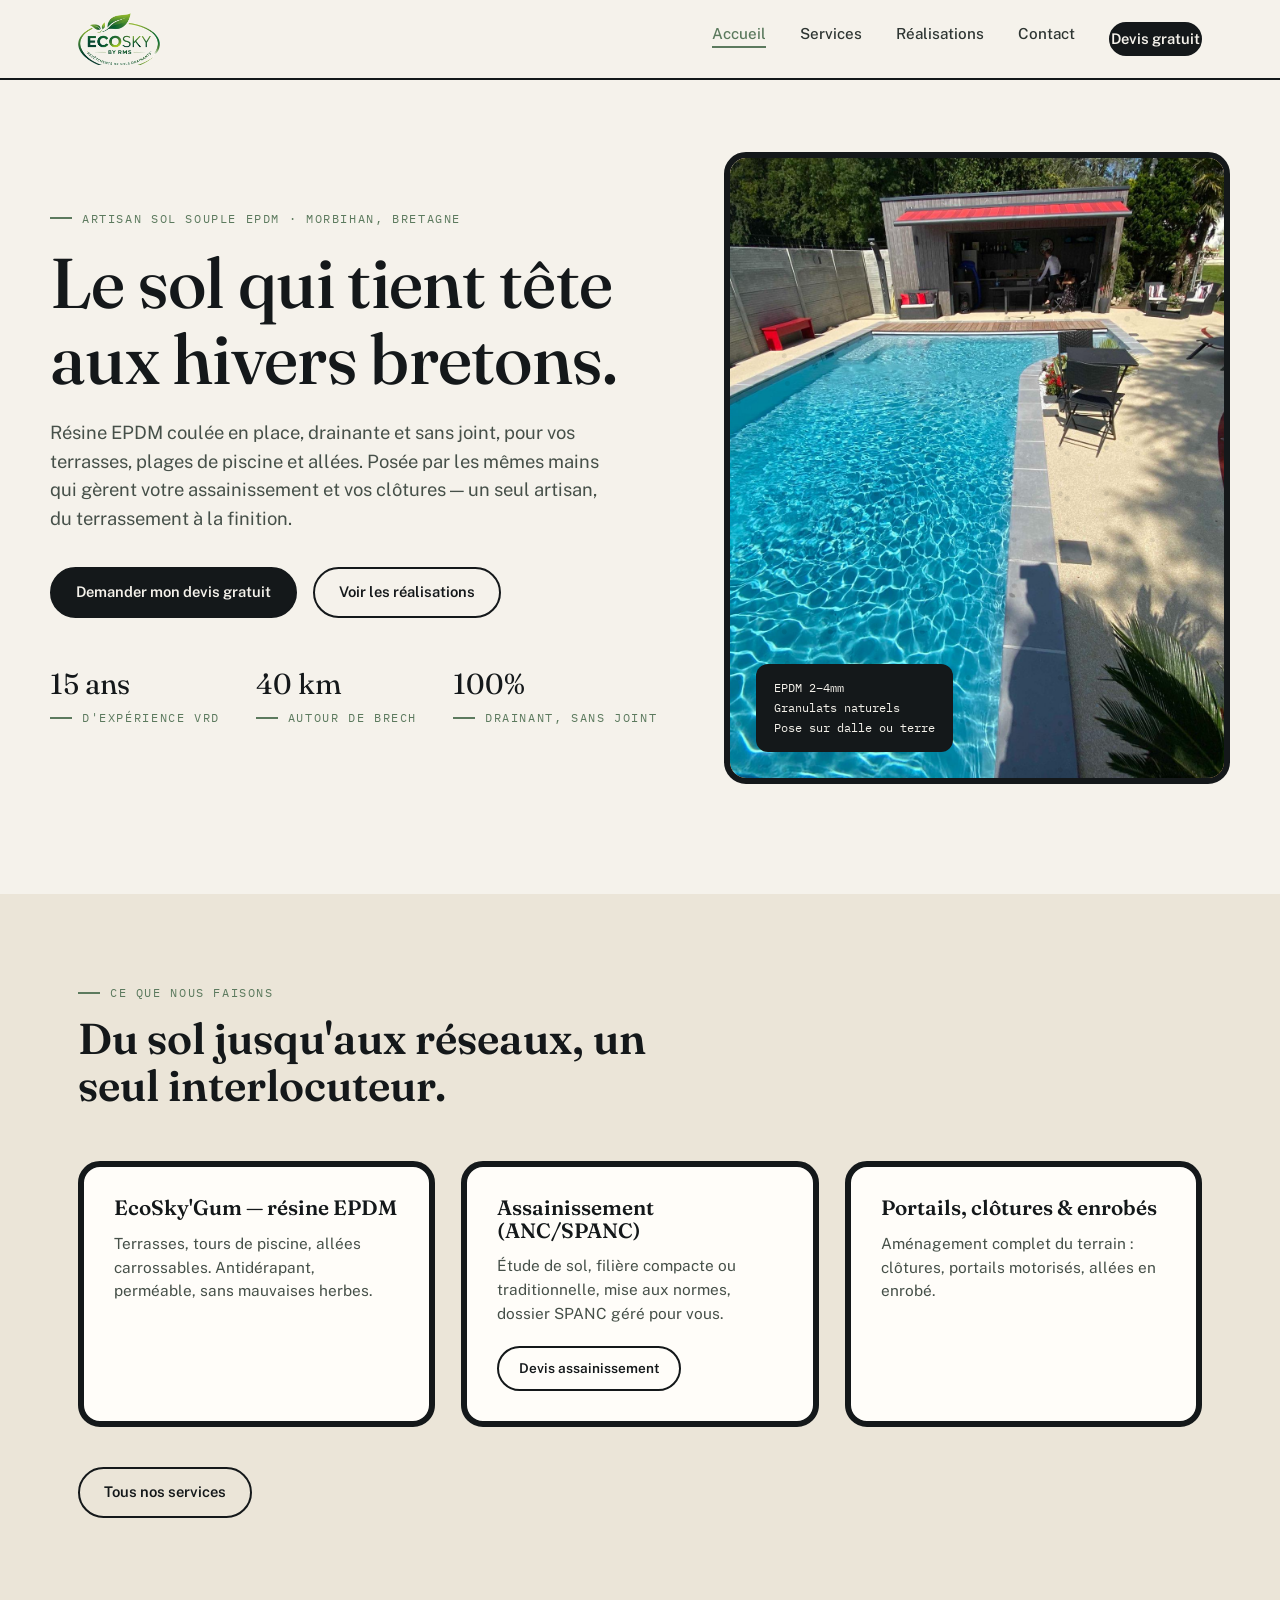
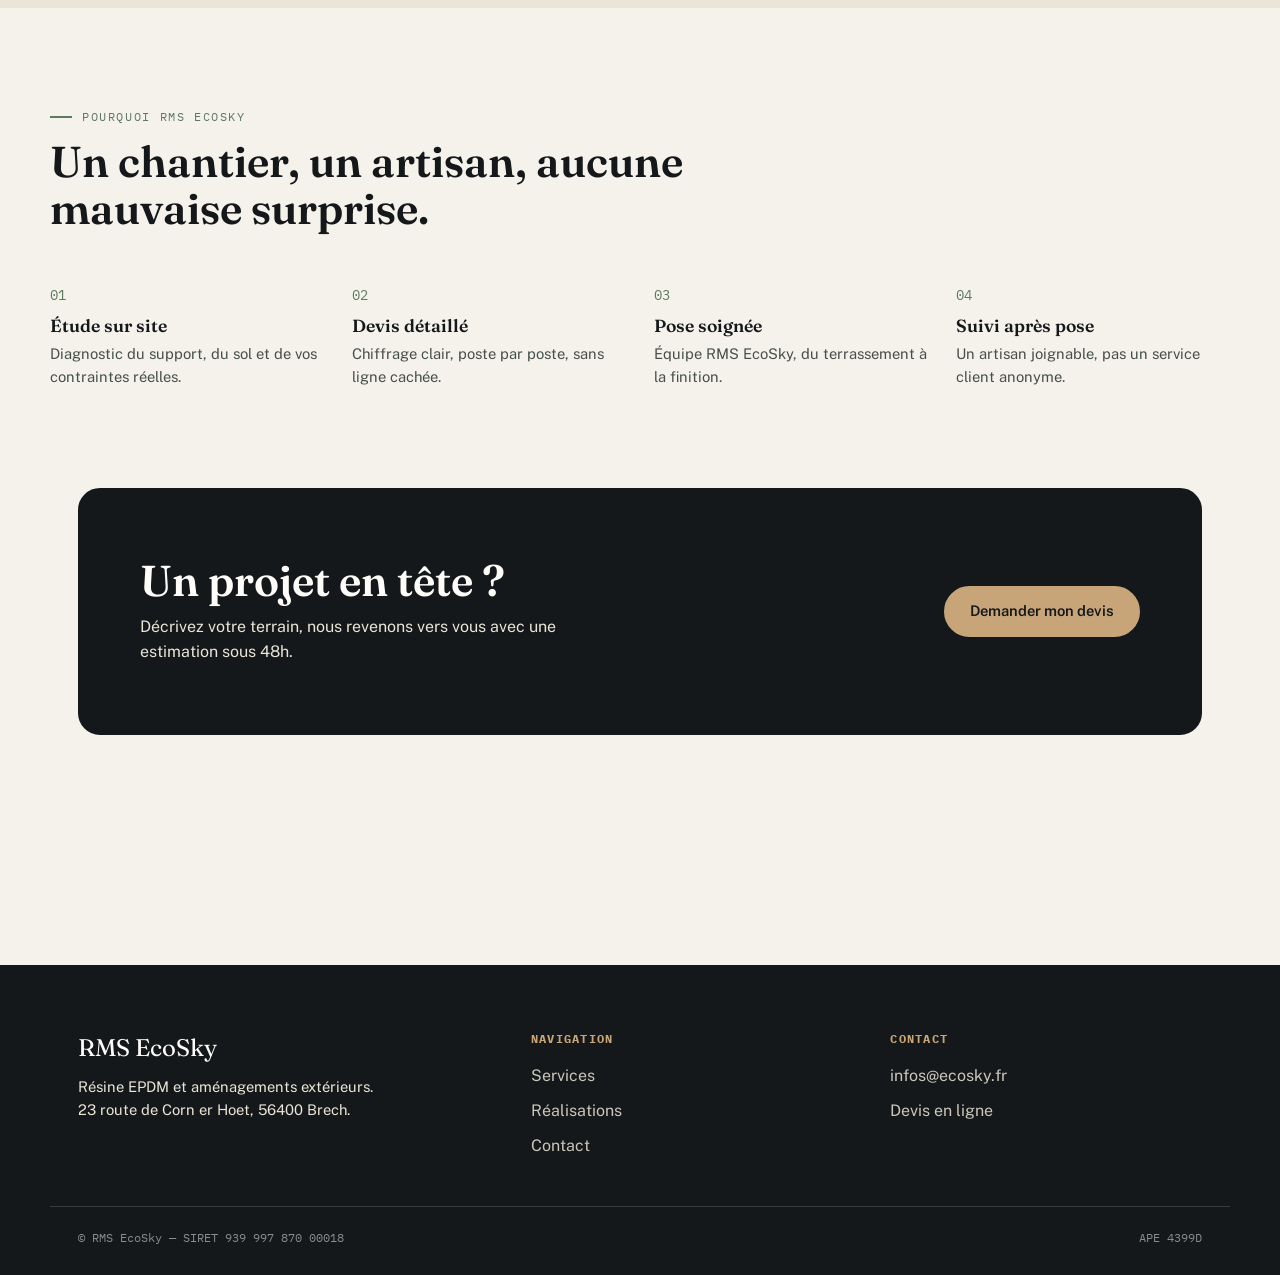
==== index.html @ dd15ff6e "Update index.html" ====
<!DOCTYPE html>
<html lang="fr">
<head>
<meta charset="UTF-8">
<meta name="viewport" content="width=device-width, initial-scale=1.0">
<title>RMS EcoSky — Résine EPDM & aménagements extérieurs en Bretagne</title>
<meta name="description" content="RMS EcoSky, artisan du sol souple EPDM et des aménagements extérieurs à Brech, Morbihan. Terrasses, plages de piscine, allées, assainissement, clôtures.">
<link rel="canonical" href="https://www.ecosky.fr/index.html">
<meta name="robots" content="index, follow">
<meta property="og:type" content="website">
<meta property="og:title" content="RMS EcoSky — Résine EPDM & aménagements extérieurs en Bretagne">
<meta property="og:description" content="Artisan du sol souple EPDM et des aménagements extérieurs à Brech, Morbihan. Terrasses, plages de piscine, allées, assainissement, clôtures.">
<meta property="og:image" content="https://www.ecosky.fr/images/hero-piscine.jpg">
<meta property="og:url" content="https://www.ecosky.fr/index.html">
<meta property="og:locale" content="fr_FR">
<meta name="twitter:card" content="summary_large_image">
<link rel="stylesheet" href="styles.css">
<link rel="manifest" href="/manifest.json">
<meta name="theme-color" content="#14181A">
<link rel="apple-touch-icon" href="images/icon-192.png">
<script type="application/ld+json">
{
  "@context": "https://schema.org",
  "@type": "HomeAndConstructionBusiness",
  "name": "RMS EcoSky",
  "alternateName": "EcoSky by RMS",
  "image": "https://www.ecosky.fr/images/hero-piscine.jpg",
  "description": "Artisan du sol souple EPDM (EcoSky'Gum) et des aménagements extérieurs : terrasses, plages de piscine, allées, assainissement non collectif, clôtures.",
  "address": {
    "@type": "PostalAddress",
    "streetAddress": "23 route de Corn er Hoet",
    "addressLocality": "Brech",
    "postalCode": "56400",
    "addressCountry": "FR"
  },
  "areaServed": {
    "@type": "GeoCircle",
    "geoMidpoint": { "@type": "GeoCoordinates", "latitude": 47.6803, "longitude": -2.9187 },
    "geoRadius": "40000"
  },
  "email": "infos@ecosky.fr",
  "url": "https://www.ecosky.fr/index.html",
  "priceRange": "€€"
}
</script>
</head>
<body>

<header class="site">
  <nav class="wrap">
    <a href="index.html" class="logo"><img src="images/logo.png" alt="RMS EcoSky"></a>
    <ul class="navlinks" id="navlinks">
      <li><a href="index.html" class="active">Accueil</a></li>
      <li><a href="services.html">Services</a></li>
      <li><a href="realisations.html">Réalisations</a></li>
      <li><a href="contact.html">Contact</a></li>
      <li><a class="btn" href="https://salesflow-ecosky.vercel.app/estimation.html" target="_blank" rel="noopener" onclick="notifyDevisClick()">Devis gratuit</a></li>
    </ul>
    <button class="burger" id="burger" aria-label="Menu"><span></span><span></span><span></span></button>
  </nav>
</header>

<main>

  <!-- HERO -->
  <section class="wrap" style="padding: 72px 0 40px; display:grid; grid-template-columns: 1.1fr 0.9fr; gap:56px; align-items:center;">
    <div>
      <p class="eyebrow">Artisan sol souple EPDM · Morbihan, Bretagne</p>
      <h1 style="margin-top:18px;">Le sol qui tient tête<br> aux hivers bretons.</h1>
      <p class="lead" style="margin-top:22px;">Résine EPDM coulée en place, drainante et sans joint, pour vos terrasses, plages de piscine et allées. Posée par les mêmes mains qui gèrent votre assainissement et vos clôtures — un seul artisan, du terrassement à la finition.</p>
      <div style="margin-top:34px; display:flex; gap:16px; flex-wrap:wrap;">
        <a class="btn" href="https://salesflow-ecosky.vercel.app/estimation.html" target="_blank" rel="noopener" onclick="notifyDevisClick()">Demander mon devis gratuit</a>
        <a class="btn outline" href="realisations.html">Voir les réalisations</a>
      </div>
      <div style="margin-top:44px; display:flex; gap:36px; flex-wrap:wrap;">
        <div><div style="font-family:var(--display); font-size:1.8rem; color:var(--nuit);">15 ans</div><div class="eyebrow" style="margin-top:2px;">d'expérience VRD</div></div>
        <div><div style="font-family:var(--display); font-size:1.8rem; color:var(--nuit);">40 km</div><div class="eyebrow" style="margin-top:2px;">autour de Brech</div></div>
        <div><div style="font-family:var(--display); font-size:1.8rem; color:var(--nuit);">100%</div><div class="eyebrow" style="margin-top:2px;">drainant, sans joint</div></div>
      </div>
    </div>
    <div class="resin-swatch" style="aspect-ratio: 4/5; display:flex; align-items:flex-end; padding:26px;">
      <img src="images/hero-piscine.jpg" alt="Plage de piscine en résine EPDM posée par RMS EcoSky">
      <div style="position:relative; z-index:1; background:var(--nuit); color:var(--ivoire); padding:14px 18px; border-radius:12px; font-family:var(--mono); font-size:0.78rem; line-height:1.6;">
        EPDM 2–4mm<br>Granulats naturels<br>Pose sur dalle ou terre
      </div>
    </div>
  </section>

  <!-- BANDEAU SERVICES -->
  <section style="background: var(--ivoire-2); padding: 90px 0; margin-top:70px;">
    <div class="wrap">
      <p class="eyebrow">Ce que nous faisons</p>
      <h2 style="margin-top:14px; max-width:20ch;">Du sol jusqu'aux réseaux, un seul interlocuteur.</h2>
      <div style="margin-top:52px; display:grid; grid-template-columns: repeat(3, 1fr); gap:26px;">
        <div class="resin-card" style="padding:30px;">
          <h3>EcoSky'Gum — résine EPDM</h3>
          <p style="margin-top:12px; color:var(--ardoise-2); font-size:0.96rem;">Terrasses, tours de piscine, allées carrossables. Antidérapant, perméable, sans mauvaises herbes.</p>
        </div>
        <div class="resin-card" style="padding:30px; display:flex; flex-direction:column;">
          <h3>Assainissement (ANC/SPANC)</h3>
          <p style="margin-top:12px; color:var(--ardoise-2); font-size:0.96rem; flex-grow:1;">Étude de sol, filière compacte ou traditionnelle, mise aux normes, dossier SPANC géré pour vous.</p>
          <a href="https://salesflow-ecosky.vercel.app/estimation-anc.html" target="_blank" rel="noopener" class="btn outline" style="margin-top:20px; align-self:flex-start; padding:10px 20px; font-size:0.85rem;">Devis assainissement</a>
        </div>
        <div class="resin-card" style="padding:30px;">
          <h3>Portails, clôtures & enrobés</h3>
          <p style="margin-top:12px; color:var(--ardoise-2); font-size:0.96rem;">Aménagement complet du terrain : clôtures, portails motorisés, allées en enrobé.</p>
        </div>
      </div>
      <a href="services.html" class="btn outline" style="margin-top:40px;">Tous nos services</a>
    </div>
  </section>

  <!-- POURQUOI -->
  <section class="wrap" style="padding: 100px 0;">
    <p class="eyebrow">Pourquoi RMS EcoSky</p>
    <h2 style="margin-top:14px; max-width:22ch;">Un chantier, un artisan, aucune mauvaise surprise.</h2>
    <div style="margin-top:52px; display:grid; grid-template-columns: repeat(4, 1fr); gap:28px;">
      <div>
        <div style="font-family:var(--mono); color:var(--sauge); font-size:0.85rem;">01</div>
        <h3 style="margin-top:10px; font-size:1.1rem;">Étude sur site</h3>
        <p style="margin-top:8px; font-size:0.92rem; color:var(--ardoise-2);">Diagnostic du support, du sol et de vos contraintes réelles.</p>
      </div>
      <div>
        <div style="font-family:var(--mono); color:var(--sauge); font-size:0.85rem;">02</div>
        <h3 style="margin-top:10px; font-size:1.1rem;">Devis détaillé</h3>
        <p style="margin-top:8px; font-size:0.92rem; color:var(--ardoise-2);">Chiffrage clair, poste par poste, sans ligne cachée.</p>
      </div>
      <div>
        <div style="font-family:var(--mono); color:var(--sauge); font-size:0.85rem;">03</div>
        <h3 style="margin-top:10px; font-size:1.1rem;">Pose soignée</h3>
        <p style="margin-top:8px; font-size:0.92rem; color:var(--ardoise-2);">Équipe RMS EcoSky, du terrassement à la finition.</p>
      </div>
      <div>
        <div style="font-family:var(--mono); color:var(--sauge); font-size:0.85rem;">04</div>
        <h3 style="margin-top:10px; font-size:1.1rem;">Suivi après pose</h3>
        <p style="margin-top:8px; font-size:0.92rem; color:var(--ardoise-2);">Un artisan joignable, pas un service client anonyme.</p>
      </div>
    </div>
  </section>

  <!-- CTA FINAL -->
  <section class="wrap" style="padding-bottom:110px;">
    <div class="resin-card" style="background:var(--nuit); border-color:var(--nuit); padding:64px 56px; display:flex; align-items:center; justify-content:space-between; gap:32px; flex-wrap:wrap;">
      <div>
        <h2 style="color:var(--blanc); max-width:16ch;">Un projet en tête ?</h2>
        <p style="color:var(--ivoire-2); margin-top:10px; max-width:42ch;">Décrivez votre terrain, nous revenons vers vous avec une estimation sous 48h.</p>
      </div>
      <a class="btn" style="background:var(--sable); border-color:var(--sable); color:var(--nuit);" href="https://salesflow-ecosky.vercel.app/estimation.html" target="_blank" rel="noopener" onclick="notifyDevisClick()">Demander mon devis</a>
    </div>
  </section>

</main>

<footer class="site">
  <div class="wrap">
    <div>
      <div class="foot-logo">RMS EcoSky</div>
      <p style="max-width:34ch; font-size:0.92rem;">Résine EPDM et aménagements extérieurs. 23 route de Corn er Hoet, 56400 Brech.</p>
    </div>
    <div>
      <h4>Navigation</h4>
      <p style="display:flex; flex-direction:column; gap:10px;">
        <a href="services.html">Services</a>
        <a href="realisations.html">Réalisations</a>
        <a href="contact.html">Contact</a>
      </p>
    </div>
    <div>
      <h4>Contact</h4>
      <p style="display:flex; flex-direction:column; gap:10px;">
        <a href="mailto:infos@ecosky.fr">infos@ecosky.fr</a>
        <a href="https://salesflow-ecosky.vercel.app/estimation.html" target="_blank" rel="noopener" onclick="notifyDevisClick()">Devis en ligne</a>
      </p>
    </div>
  </div>
  <div class="wrap legal">
    <span>© RMS EcoSky — SIRET 939 997 870 00018</span>
    <span>APE 4399D</span>
  </div>
</footer>

<script src="script.js"></script>
<script>
  function notifyDevisClick() {
    try {
      fetch('https://salesflow-ecosky.vercel.app/api/sms-devis-click', {
        method: 'POST',
        headers: { 'Content-Type': 'application/json' },
        body: JSON.stringify({ page: window.location.href })
      }).catch(function (err) {
        console.error('sms-devis-click error:', err);
      });
    } catch (err) {
      console.error('notifyDevisClick error:', err);
    }
  }
</script>
<script>
  window.va = window.va || function () { (window.vaq = window.vaq || []).push(arguments); };
</script>
<script defer src="/_vercel/insights/script.js"></script>
<script>
  if ('serviceWorker' in navigator) {
    window.addEventListener('load', () => {
      navigator.serviceWorker.register('/sw.js').catch(() => {});
    });
  }
</script>
</body>
</html>
---- styles.css ----
/* ============================================================
   RMS EcoSky — Design tokens
   Palette : sable résine, ardoise bretonne, nuit (bordure EPDM), sauge éco
   Typo : Fraunces (display) / Public Sans (texte) / IBM Plex Mono (technique)
   ============================================================ */

@import url('https://fonts.googleapis.com/css2?family=Fraunces:opsz,wght@9..144,300;9..144,400;9..144,500;9..144,600;9..144,700&family=Public+Sans:wght@400;500;600;700&family=IBM+Plex+Mono:wght@400;500&display=swap');

:root{
  --sable: #C7A579;
  --sable-clair: #E4D3B4;
  --ardoise: #2E3532;
  --ardoise-2: #465049;
  --nuit: #14181A;
  --sauge: #5C7A5E;
  --sauge-clair: #7C9A7E;
  --ivoire: #F5F2EB;
  --ivoire-2: #EBE5D8;
  --blanc: #FFFDF9;

  --display: 'Fraunces', serif;
  --texte: 'Public Sans', sans-serif;
  --mono: 'IBM Plex Mono', monospace;

  --border-w: 6px;
  --radius: 22px;

  --max: 1180px;
}

*{box-sizing:border-box; margin:0; padding:0;}
html{scroll-behavior:smooth;}
body{
  font-family: var(--texte);
  background: var(--ivoire);
  color: var(--ardoise);
  line-height: 1.55;
  -webkit-font-smoothing: antialiased;
}
img{max-width:100%; display:block;}
a{color:inherit;}

::selection{ background: var(--sable); color: var(--nuit); }

@media (prefers-reduced-motion: reduce){
  *{ animation-duration: 0.01ms !important; transition-duration: 0.01ms !important; }
}

/* ---------- utility ---------- */
.wrap{ max-width: var(--max); margin:0 auto; padding: 0 28px; }
.eyebrow{
  font-family: var(--mono);
  font-size: 0.72rem;
  letter-spacing: 0.14em;
  text-transform: uppercase;
  color: var(--sauge);
  display:flex; align-items:center; gap:10px;
}
.eyebrow::before{
  content:''; width:22px; height:2px; background: var(--sauge); display:inline-block;
}
h1,h2,h3{ font-family: var(--display); font-weight: 600; line-height: 1.08; color: var(--nuit); }
h1{ font-size: clamp(2.4rem, 5.5vw, 4.4rem); font-weight: 500; letter-spacing: -0.01em; }
h2{ font-size: clamp(1.9rem, 3.4vw, 2.7rem); }
h3{ font-size: 1.3rem; }
p.lead{ font-size: 1.15rem; color: var(--ardoise-2); max-width: 52ch; }

/* ---------- resin edge motif (signature element) ---------- */
.resin-card{
  background: var(--blanc);
  border: var(--border-w) solid var(--nuit);
  border-radius: var(--radius);
  position: relative;
}
.resin-swatch{
  background: linear-gradient(155deg, var(--sable-clair) 0%, var(--sable) 55%, #B8925E 100%);
  border: var(--border-w) solid var(--nuit);
  border-radius: var(--radius);
  position: relative;
  overflow: hidden;
}
.resin-swatch img{
  position:absolute; inset:0;
  width:100%; height:100%;
  object-fit: cover;
  border-radius: calc(var(--radius) - var(--border-w));
}
.resin-swatch::after{
  content:'';
  position:absolute; inset:0;
  background-image:
    radial-gradient(circle at 18% 30%, rgba(20,24,26,0.10) 0 2px, transparent 3px),
    radial-gradient(circle at 62% 68%, rgba(20,24,26,0.10) 0 2.4px, transparent 3.4px),
    radial-gradient(circle at 40% 82%, rgba(255,255,255,0.35) 0 1.8px, transparent 2.8px),
    radial-gradient(circle at 82% 22%, rgba(20,24,26,0.08) 0 2px, transparent 3px),
    radial-gradient(circle at 30% 55%, rgba(255,255,255,0.28) 0 1.6px, transparent 2.6px);
  background-size: 46px 46px, 60px 60px, 38px 38px, 70px 70px, 34px 34px;
  mix-blend-mode: multiply;
  opacity: 0.9;
}

/* ---------- nav ---------- */
header.site{
  position: sticky; top:0; z-index:50;
  background: rgba(245,242,235,0.92);
  backdrop-filter: blur(10px);
  border-bottom: 2px solid var(--nuit);
}
nav.wrap{
  display:flex; align-items:center; justify-content:space-between;
  height: 78px;
}
.logo{
  display:flex; align-items:center; text-decoration:none;
}
.logo img{ height: 52px; width:auto; display:block; }
.navlinks{ display:flex; gap:34px; list-style:none; font-size:0.95rem; font-weight:500; }
.navlinks a{ text-decoration:none; position:relative; padding: 4px 0; }
.navlinks a::after{
  content:''; position:absolute; left:0; right:100%; bottom:-2px; height:2px; background: var(--sauge);
  transition: right 0.25s ease;
}
.navlinks a:hover::after, .navlinks a.active::after{ right:0; }
.navlinks a.active{ color: var(--sauge); }
.btn{
  font-family: var(--texte); font-weight:600; font-size:0.92rem;
  padding: 12px 24px; border-radius: 999px;
  border: 2px solid var(--nuit);
  background: var(--nuit); color: var(--ivoire);
  text-decoration:none; display:inline-flex; align-items:center; gap:8px;
  transition: transform 0.18s ease, background 0.18s ease, color 0.18s ease;
}
.btn:hover{ background: var(--sauge); border-color: var(--sauge); transform: translateY(-2px); }
.btn.outline{ background: transparent; color: var(--nuit); }
.btn.outline:hover{ background: var(--nuit); color: var(--ivoire); }
.burger{ display:none; }

footer.site{
  background: var(--nuit); color: var(--ivoire-2);
  margin-top: 120px;
  padding: 64px 0 28px;
}
footer.site .wrap{ display:grid; grid-template-columns: 1.3fr 1fr 1fr; gap: 48px; }
footer.site h4{ font-family: var(--mono); font-size:0.78rem; letter-spacing:0.1em; text-transform:uppercase; color: var(--sable); margin-bottom:16px; }
footer.site a{ text-decoration:none; color: var(--ivoire-2); opacity:0.85; }
footer.site a:hover{ opacity:1; text-decoration:underline; }
footer.site .foot-logo{ font-family: var(--display); font-size:1.5rem; color: var(--blanc); margin-bottom:10px; }
footer.site .legal{
  border-top: 1px solid rgba(255,255,255,0.15); margin-top:48px; padding-top:22px;
  font-family: var(--mono); font-size:0.72rem; color: rgba(255,255,255,0.5);
  display:flex; justify-content:space-between; flex-wrap:wrap; gap:10px;
}

@media (max-width: 860px){
  .navlinks{
    position:fixed;
    top: 78px; left: 0; right: 0; bottom: 0;
    width: 100%;
    z-index: 100;
    background: var(--ivoire);
    flex-direction:column; padding: 40px 28px; gap:26px; font-size:1.2rem;
    transform: translateX(100%); transition: transform 0.3s ease;
    overflow-y: auto;
  }
  .navlinks.open{ transform: translateX(0); }
  .burger{
    display:flex; flex-direction:column; gap:5px; background:none; border:none; cursor:pointer; padding:8px;
    z-index: 101;
  }
  .burger span{ width:24px; height:2px; background: var(--nuit); }
  .btn.nav-cta{ display:none; }
  footer.site .wrap{ grid-template-columns: 1fr; gap:32px; }
}
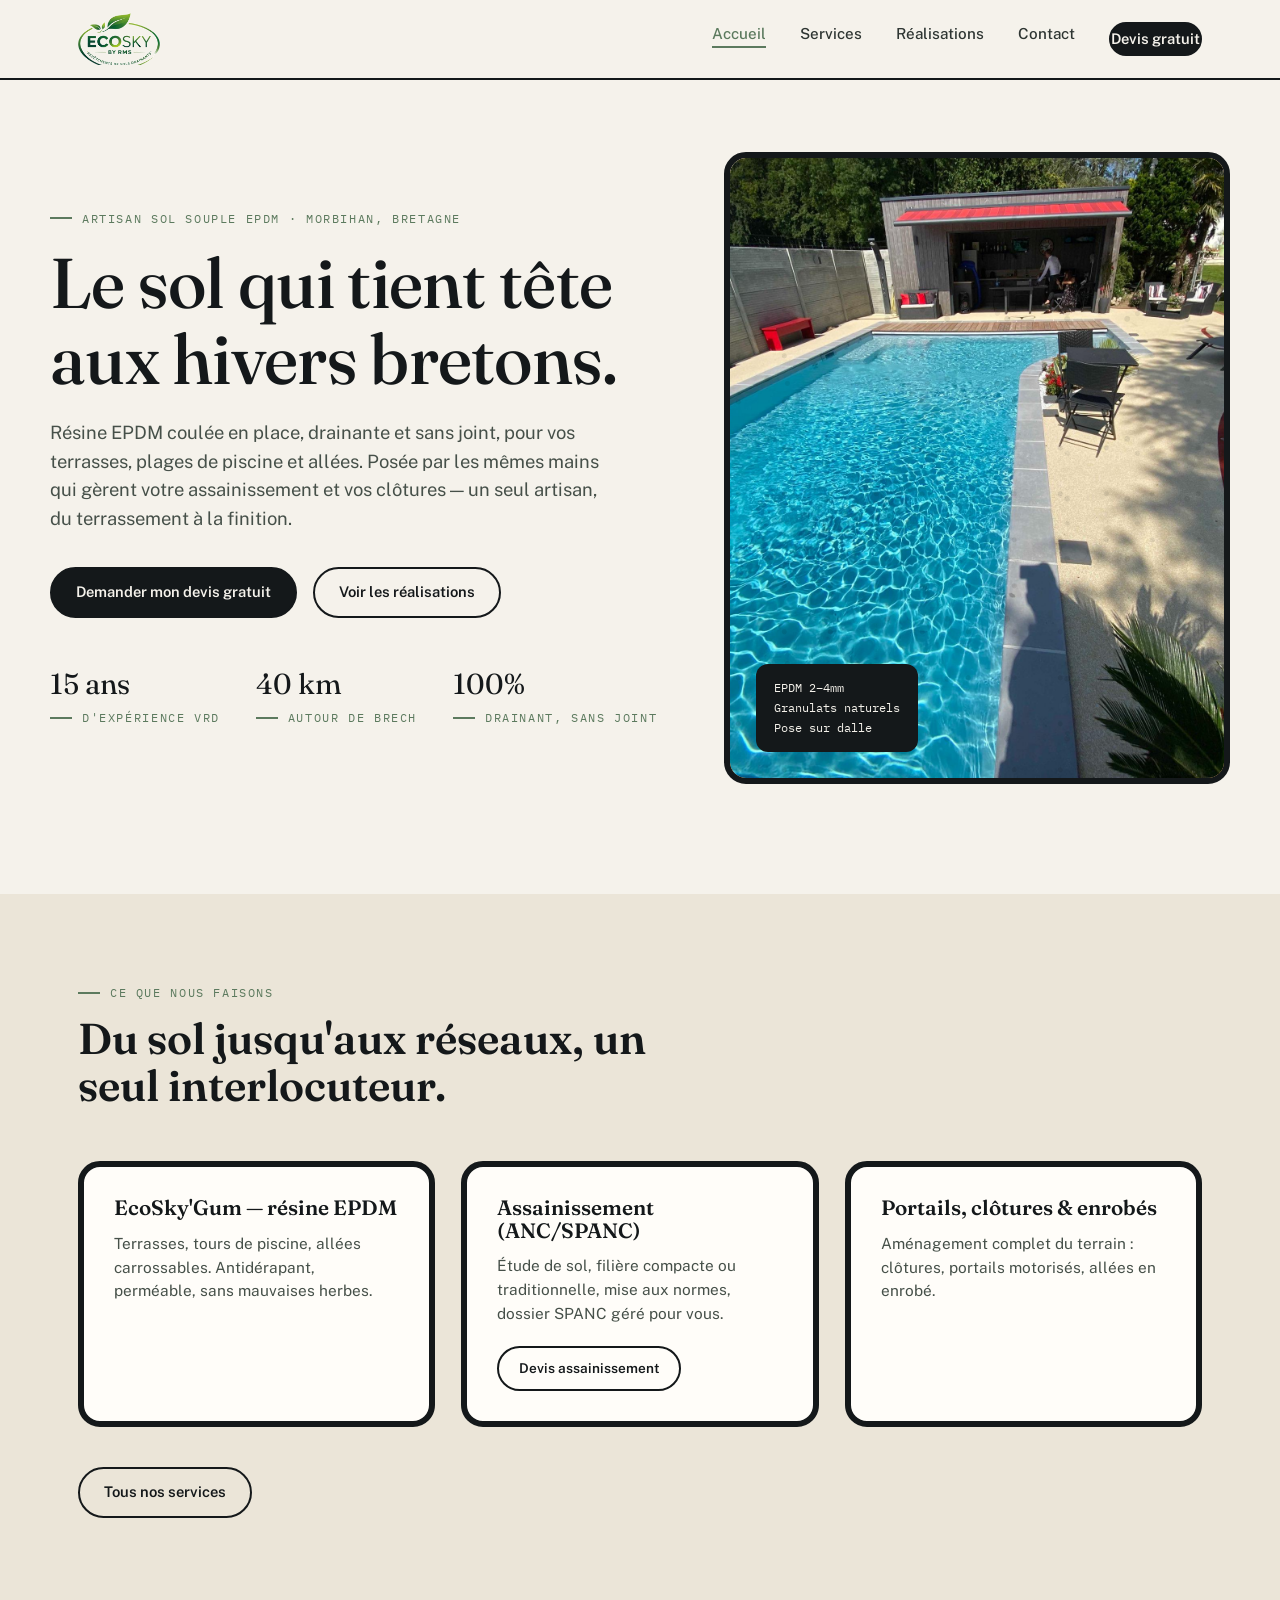
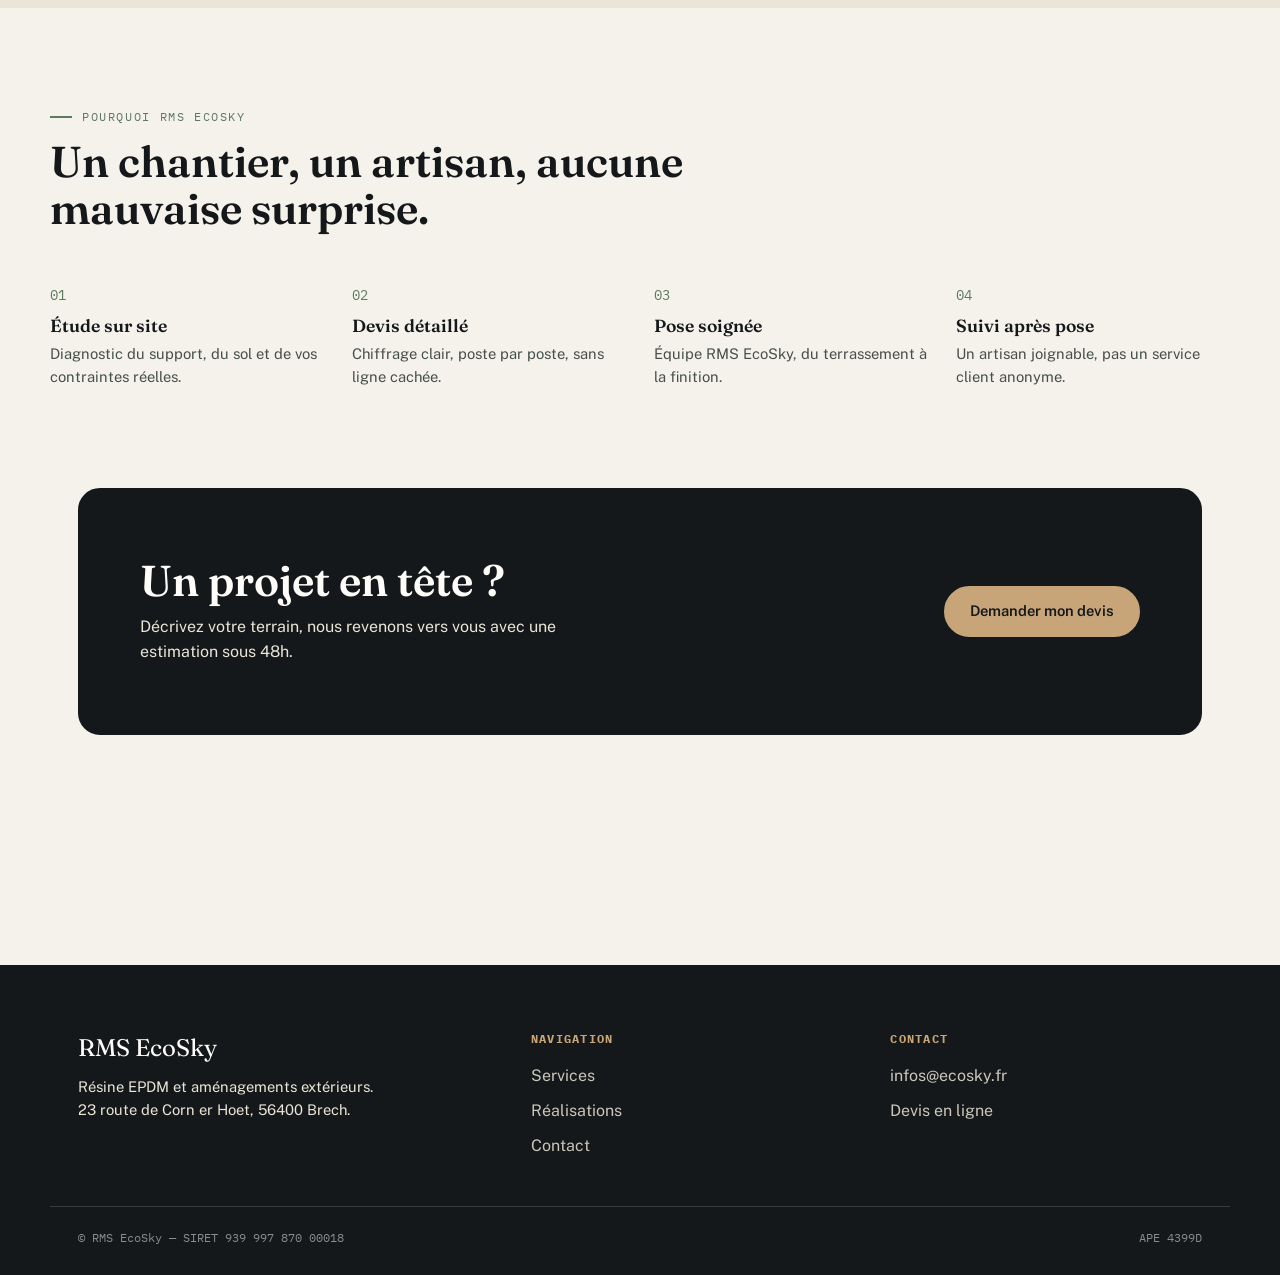
==== commit fe1eacd8: "Remove 'ou terre' from EPDM description" ====
--- a/index.html
+++ b/index.html
@@ -81,7 +81,7 @@
     <div class="resin-swatch" style="aspect-ratio: 4/5; display:flex; align-items:flex-end; padding:26px;">
       <img src="images/hero-piscine.jpg" alt="Plage de piscine en résine EPDM posée par RMS EcoSky">
       <div style="position:relative; z-index:1; background:var(--nuit); color:var(--ivoire); padding:14px 18px; border-radius:12px; font-family:var(--mono); font-size:0.78rem; line-height:1.6;">
-        EPDM 2–4mm<br>Granulats naturels<br>Pose sur dalle ou terre
+        EPDM 2–4mm<br>Granulats naturels<br>Pose sur dalle
       </div>
     </div>
   </section>
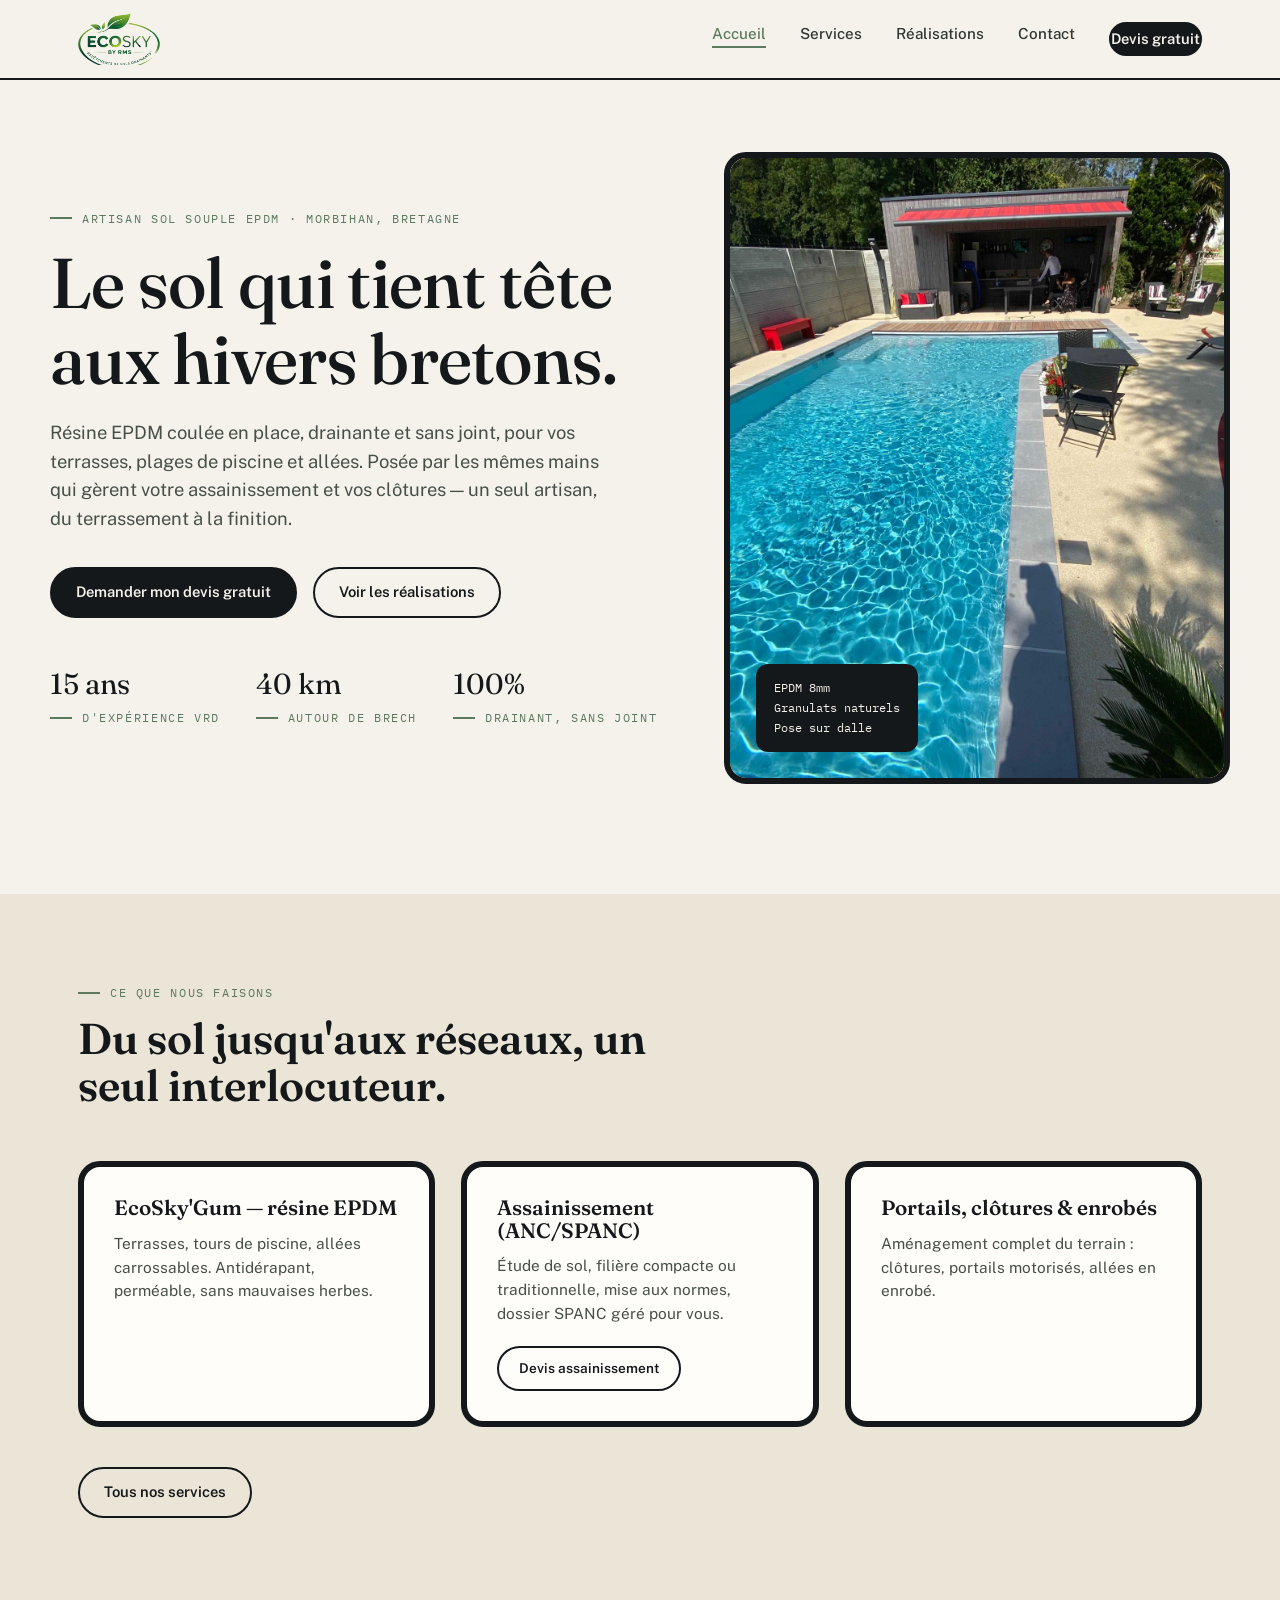
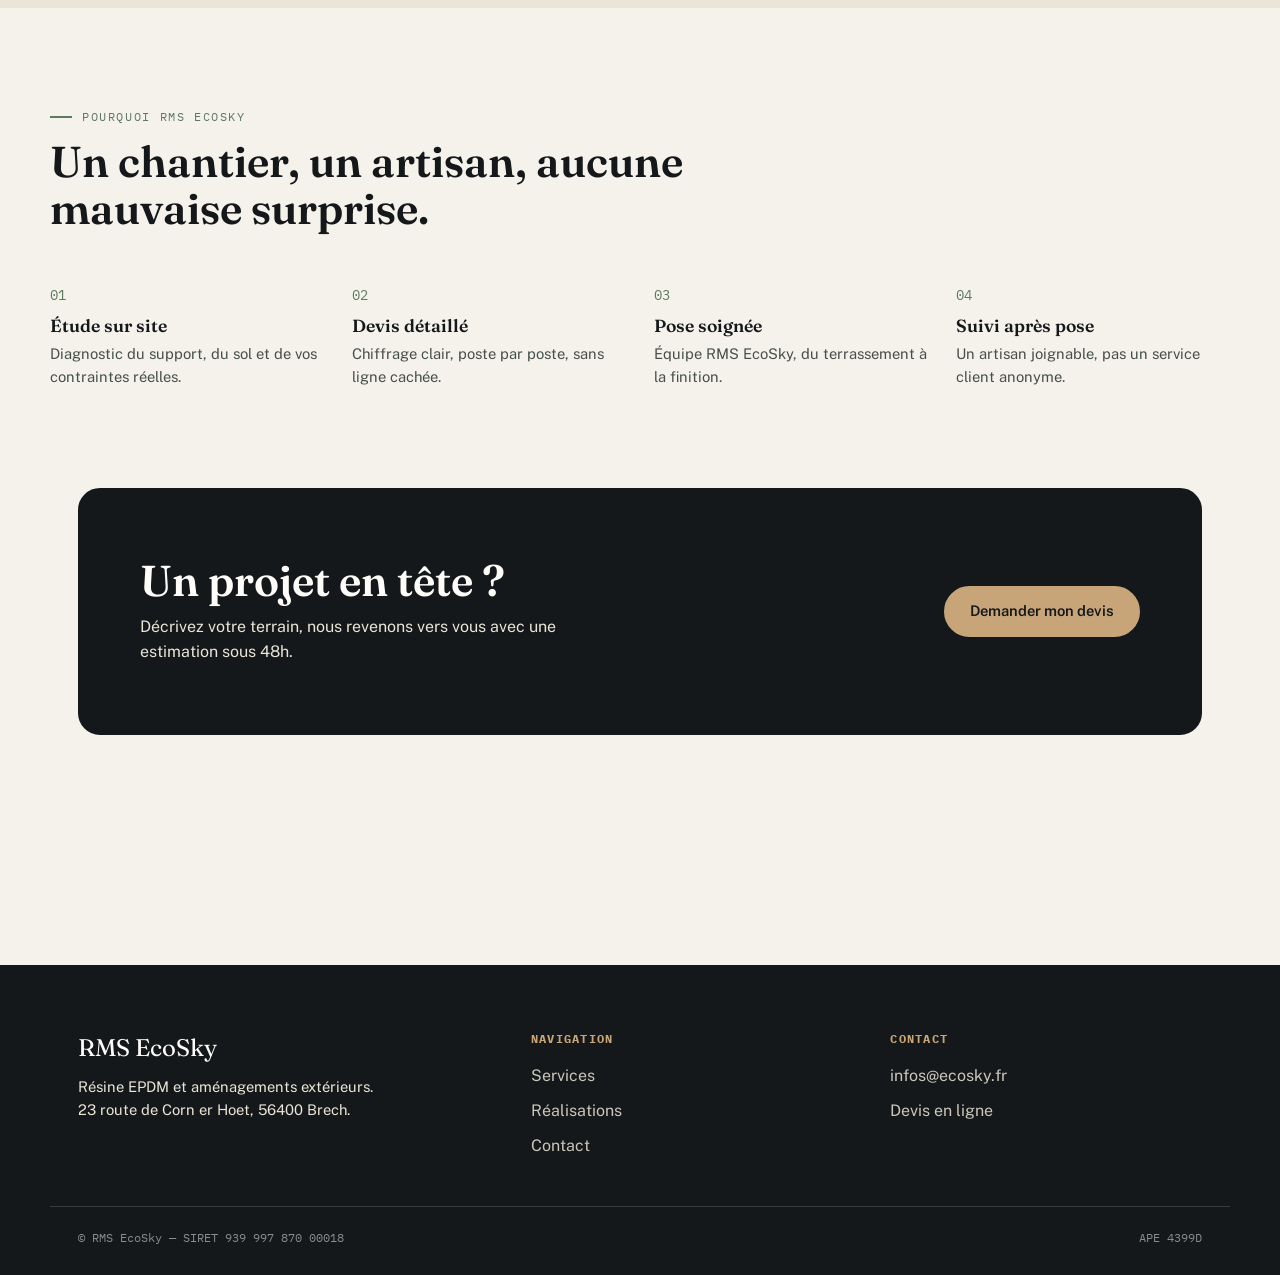
==== commit c49b8a90: "Update index.html" ====
--- a/index.html
+++ b/index.html
@@ -81,7 +81,7 @@
     <div class="resin-swatch" style="aspect-ratio: 4/5; display:flex; align-items:flex-end; padding:26px;">
       <img src="images/hero-piscine.jpg" alt="Plage de piscine en résine EPDM posée par RMS EcoSky">
       <div style="position:relative; z-index:1; background:var(--nuit); color:var(--ivoire); padding:14px 18px; border-radius:12px; font-family:var(--mono); font-size:0.78rem; line-height:1.6;">
-        EPDM 2–4mm<br>Granulats naturels<br>Pose sur dalle
+        EPDM 8mm<br>Granulats naturels<br>Pose sur dalle
       </div>
     </div>
   </section>
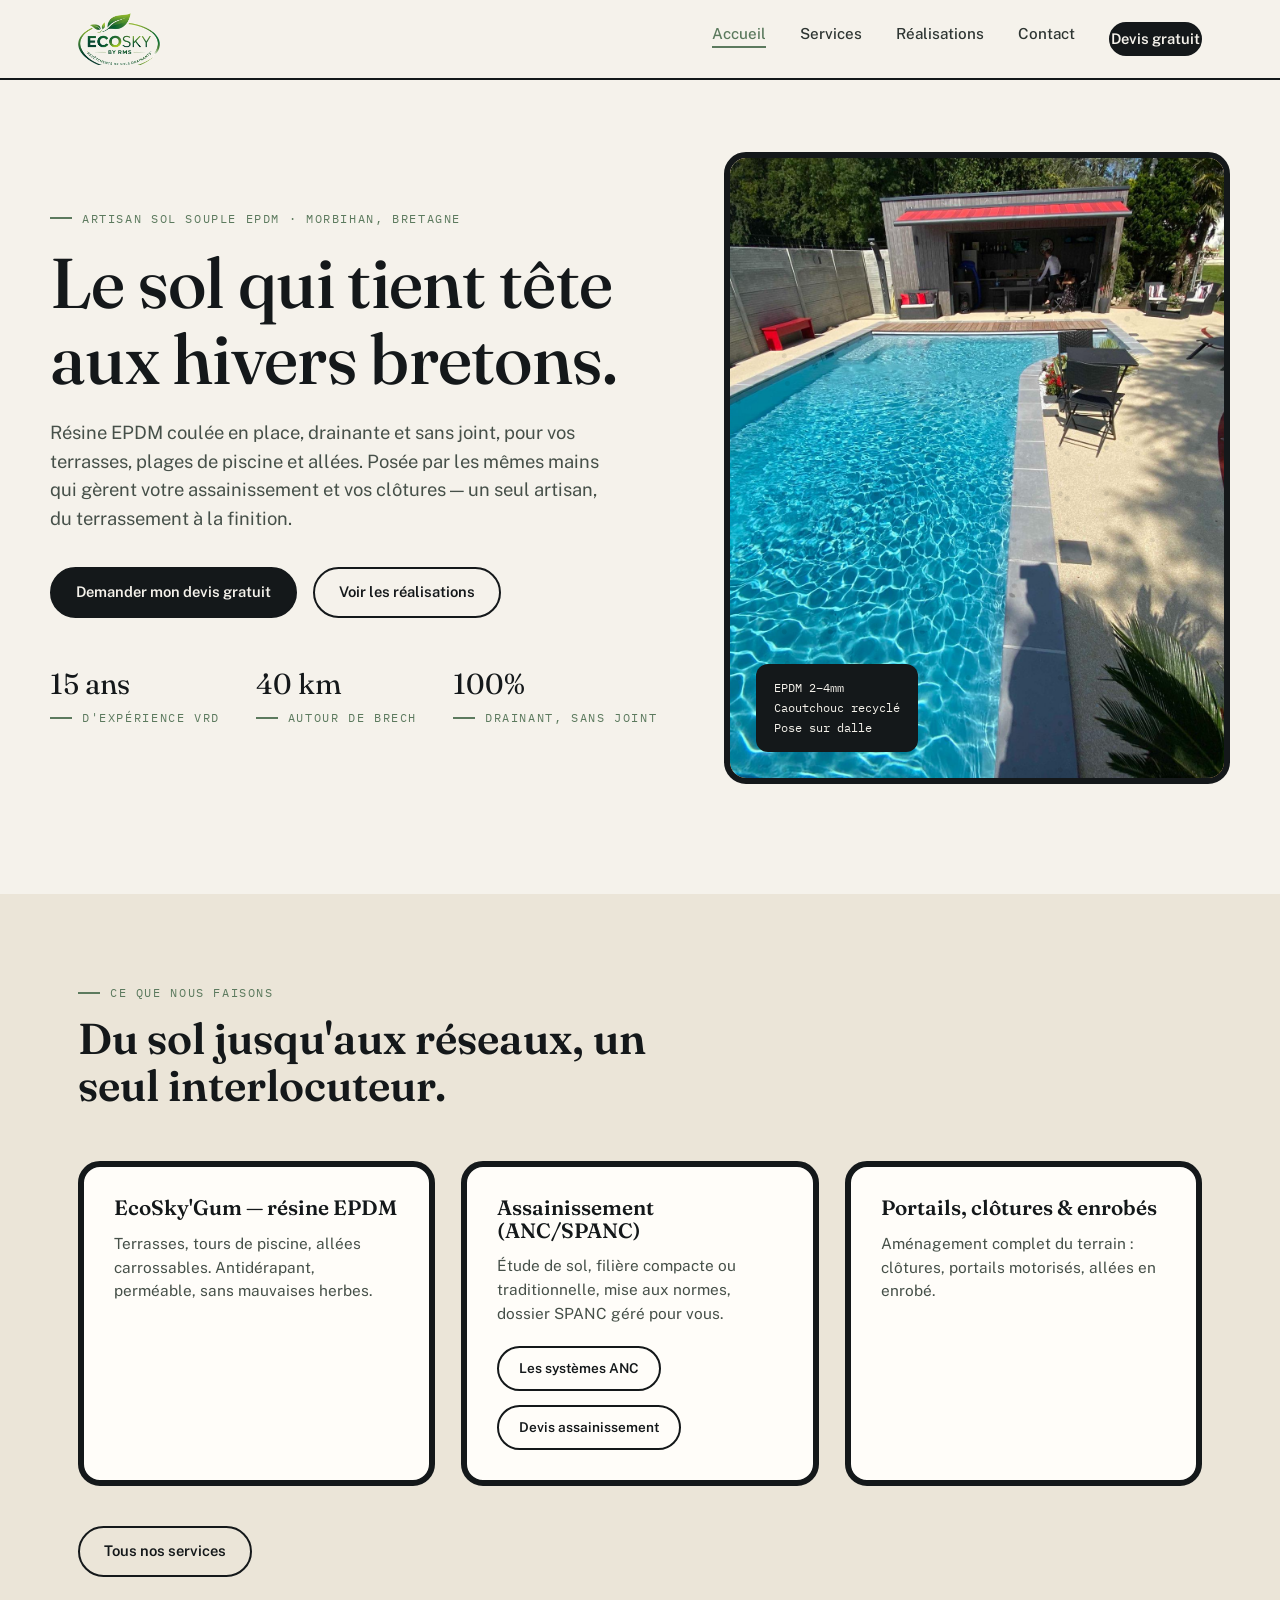
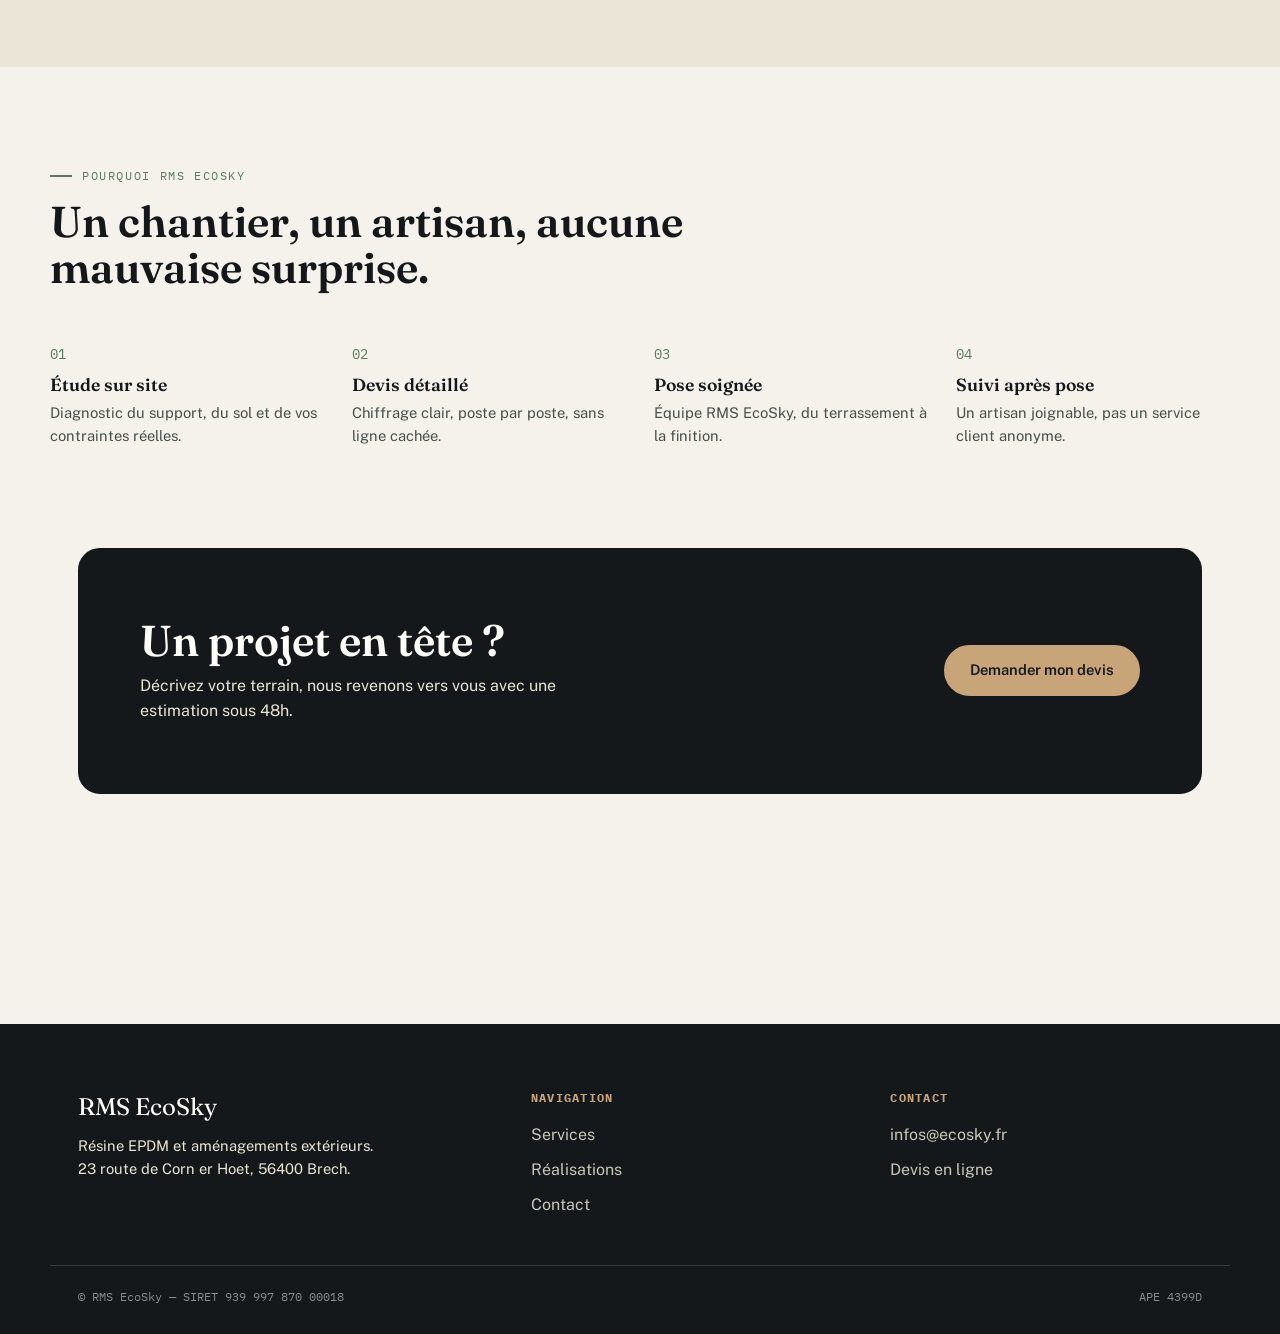
==== commit 2912bc49: "Update index.html" ====
--- a/index.html
+++ b/index.html
@@ -15,9 +15,6 @@
 <meta property="og:locale" content="fr_FR">
 <meta name="twitter:card" content="summary_large_image">
 <link rel="stylesheet" href="styles.css">
-<link rel="manifest" href="/manifest.json">
-<meta name="theme-color" content="#14181A">
-<link rel="apple-touch-icon" href="images/icon-192.png">
 <script type="application/ld+json">
 {
   "@context": "https://schema.org",
@@ -54,7 +51,7 @@
       <li><a href="services.html">Services</a></li>
       <li><a href="realisations.html">Réalisations</a></li>
       <li><a href="contact.html">Contact</a></li>
-      <li><a class="btn" href="https://salesflow-ecosky.vercel.app/estimation.html" target="_blank" rel="noopener" onclick="notifyDevisClick()">Devis gratuit</a></li>
+      <li><a class="btn" href="https://salesflow-ecosky.vercel.app/estimation.html" target="_blank" rel="noopener">Devis gratuit</a></li>
     </ul>
     <button class="burger" id="burger" aria-label="Menu"><span></span><span></span><span></span></button>
   </nav>
@@ -69,7 +66,7 @@
       <h1 style="margin-top:18px;">Le sol qui tient tête<br> aux hivers bretons.</h1>
       <p class="lead" style="margin-top:22px;">Résine EPDM coulée en place, drainante et sans joint, pour vos terrasses, plages de piscine et allées. Posée par les mêmes mains qui gèrent votre assainissement et vos clôtures — un seul artisan, du terrassement à la finition.</p>
       <div style="margin-top:34px; display:flex; gap:16px; flex-wrap:wrap;">
-        <a class="btn" href="https://salesflow-ecosky.vercel.app/estimation.html" target="_blank" rel="noopener" onclick="notifyDevisClick()">Demander mon devis gratuit</a>
+        <a class="btn" href="https://salesflow-ecosky.vercel.app/estimation.html" target="_blank" rel="noopener">Demander mon devis gratuit</a>
         <a class="btn outline" href="realisations.html">Voir les réalisations</a>
       </div>
       <div style="margin-top:44px; display:flex; gap:36px; flex-wrap:wrap;">
@@ -81,7 +78,7 @@
     <div class="resin-swatch" style="aspect-ratio: 4/5; display:flex; align-items:flex-end; padding:26px;">
       <img src="images/hero-piscine.jpg" alt="Plage de piscine en résine EPDM posée par RMS EcoSky">
       <div style="position:relative; z-index:1; background:var(--nuit); color:var(--ivoire); padding:14px 18px; border-radius:12px; font-family:var(--mono); font-size:0.78rem; line-height:1.6;">
-        EPDM 8mm<br>Granulats naturels<br>Pose sur dalle
+        EPDM 2–4mm<br>Caoutchouc recyclé<br>Pose sur dalle
       </div>
     </div>
   </section>
@@ -99,7 +96,10 @@
         <div class="resin-card" style="padding:30px; display:flex; flex-direction:column;">
           <h3>Assainissement (ANC/SPANC)</h3>
           <p style="margin-top:12px; color:var(--ardoise-2); font-size:0.96rem; flex-grow:1;">Étude de sol, filière compacte ou traditionnelle, mise aux normes, dossier SPANC géré pour vous.</p>
-          <a href="https://salesflow-ecosky.vercel.app/estimation-anc.html" target="_blank" rel="noopener" class="btn outline" style="margin-top:20px; align-self:flex-start; padding:10px 20px; font-size:0.85rem;">Devis assainissement</a>
+          <div style="margin-top:20px; display:flex; gap:14px; flex-wrap:wrap;">
+            <a href="assainissement.html" class="btn outline" style="padding:10px 20px; font-size:0.85rem;">Les systèmes ANC</a>
+            <a href="https://salesflow-ecosky.vercel.app/estimation-anc.html" target="_blank" rel="noopener" class="btn outline" style="padding:10px 20px; font-size:0.85rem;">Devis assainissement</a>
+          </div>
         </div>
         <div class="resin-card" style="padding:30px;">
           <h3>Portails, clôtures & enrobés</h3>
@@ -145,7 +145,7 @@
         <h2 style="color:var(--blanc); max-width:16ch;">Un projet en tête ?</h2>
         <p style="color:var(--ivoire-2); margin-top:10px; max-width:42ch;">Décrivez votre terrain, nous revenons vers vous avec une estimation sous 48h.</p>
       </div>
-      <a class="btn" style="background:var(--sable); border-color:var(--sable); color:var(--nuit);" href="https://salesflow-ecosky.vercel.app/estimation.html" target="_blank" rel="noopener" onclick="notifyDevisClick()">Demander mon devis</a>
+      <a class="btn" style="background:var(--sable); border-color:var(--sable); color:var(--nuit);" href="https://salesflow-ecosky.vercel.app/estimation.html" target="_blank" rel="noopener">Demander mon devis</a>
     </div>
   </section>
 
@@ -169,7 +169,7 @@
       <h4>Contact</h4>
       <p style="display:flex; flex-direction:column; gap:10px;">
         <a href="mailto:infos@ecosky.fr">infos@ecosky.fr</a>
-        <a href="https://salesflow-ecosky.vercel.app/estimation.html" target="_blank" rel="noopener" onclick="notifyDevisClick()">Devis en ligne</a>
+        <a href="https://salesflow-ecosky.vercel.app/estimation.html" target="_blank" rel="noopener">Devis en ligne</a>
       </p>
     </div>
   </div>
@@ -181,30 +181,8 @@
 
 <script src="script.js"></script>
 <script>
-  function notifyDevisClick() {
-    try {
-      fetch('https://salesflow-ecosky.vercel.app/api/sms-devis-click', {
-        method: 'POST',
-        headers: { 'Content-Type': 'application/json' },
-        body: JSON.stringify({ page: window.location.href })
-      }).catch(function (err) {
-        console.error('sms-devis-click error:', err);
-      });
-    } catch (err) {
-      console.error('notifyDevisClick error:', err);
-    }
-  }
-</script>
-<script>
   window.va = window.va || function () { (window.vaq = window.vaq || []).push(arguments); };
 </script>
 <script defer src="/_vercel/insights/script.js"></script>
-<script>
-  if ('serviceWorker' in navigator) {
-    window.addEventListener('load', () => {
-      navigator.serviceWorker.register('/sw.js').catch(() => {});
-    });
-  }
-</script>
 </body>
 </html>
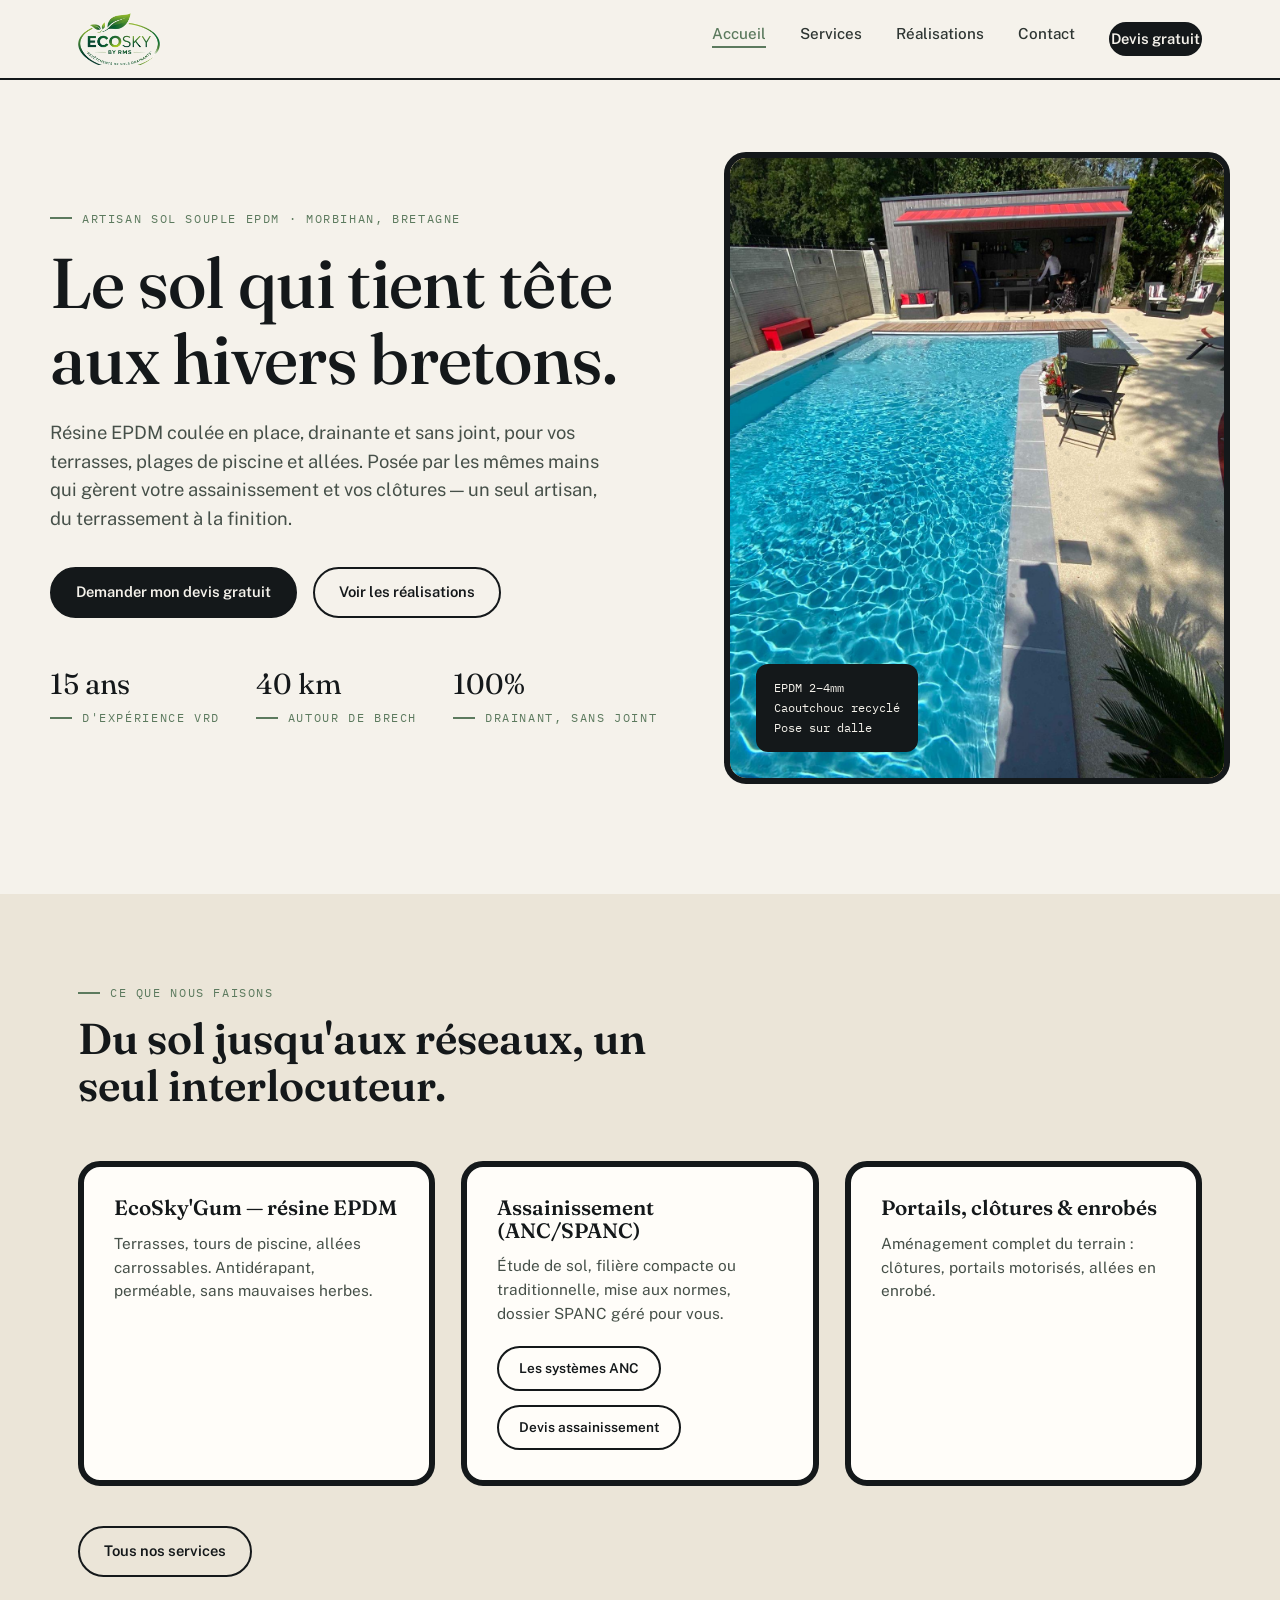
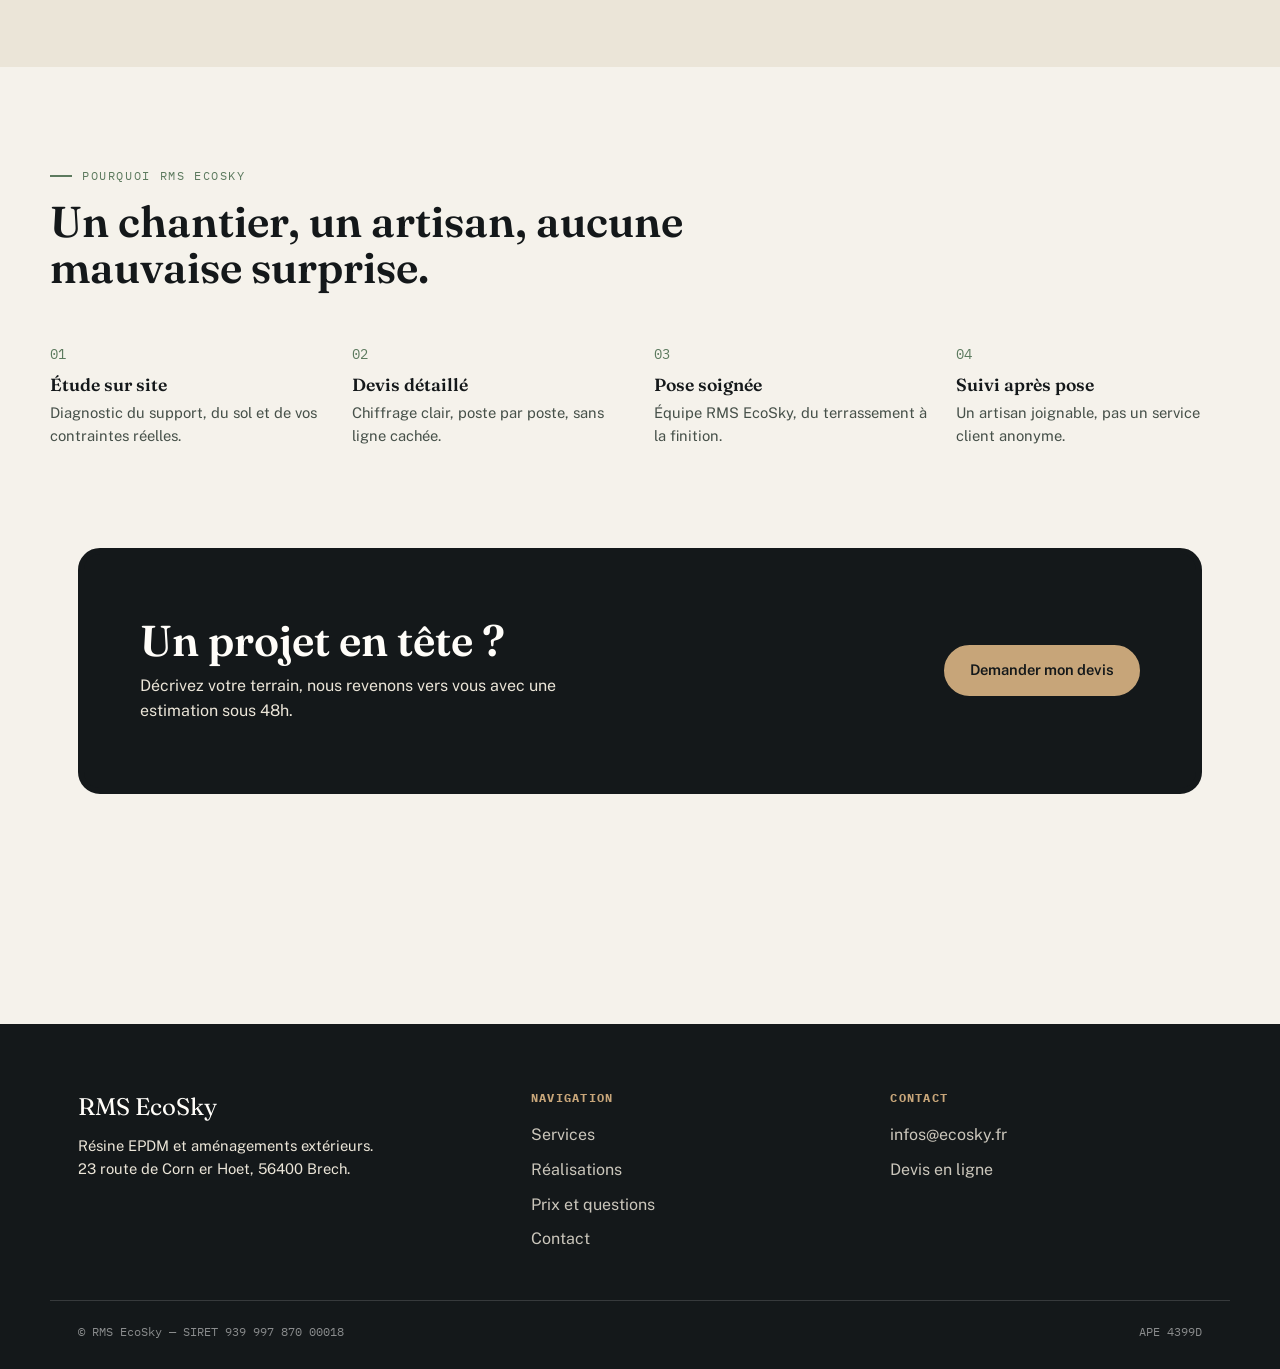
==== commit 3fd46f6c: "GEO : robots IA, sitemap, llms.txt et page FAQ avec prix réels - robots.txt : autorise les robots IA" ====
--- a/index.html
+++ b/index.html
@@ -162,6 +162,7 @@
       <p style="display:flex; flex-direction:column; gap:10px;">
         <a href="services.html">Services</a>
         <a href="realisations.html">Réalisations</a>
+        <a href="faq.html">Prix et questions</a>
         <a href="contact.html">Contact</a>
       </p>
     </div>
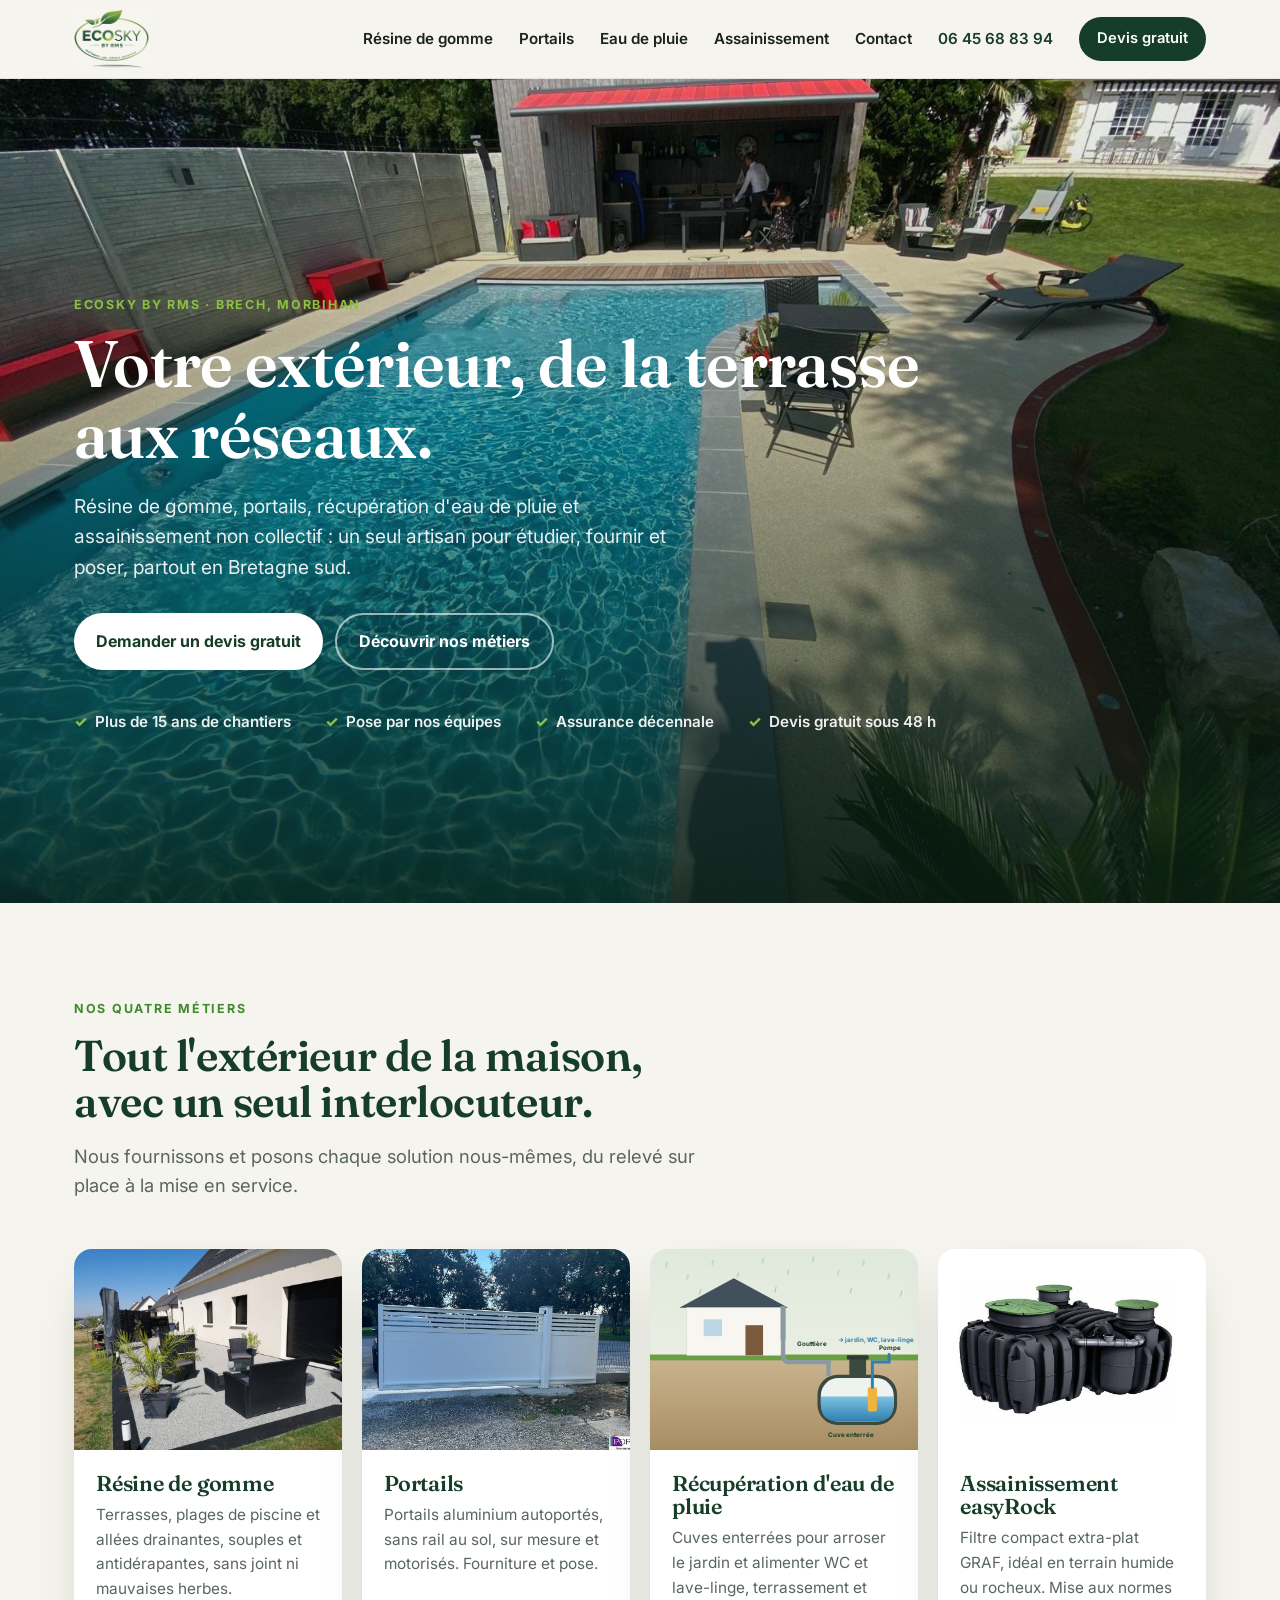
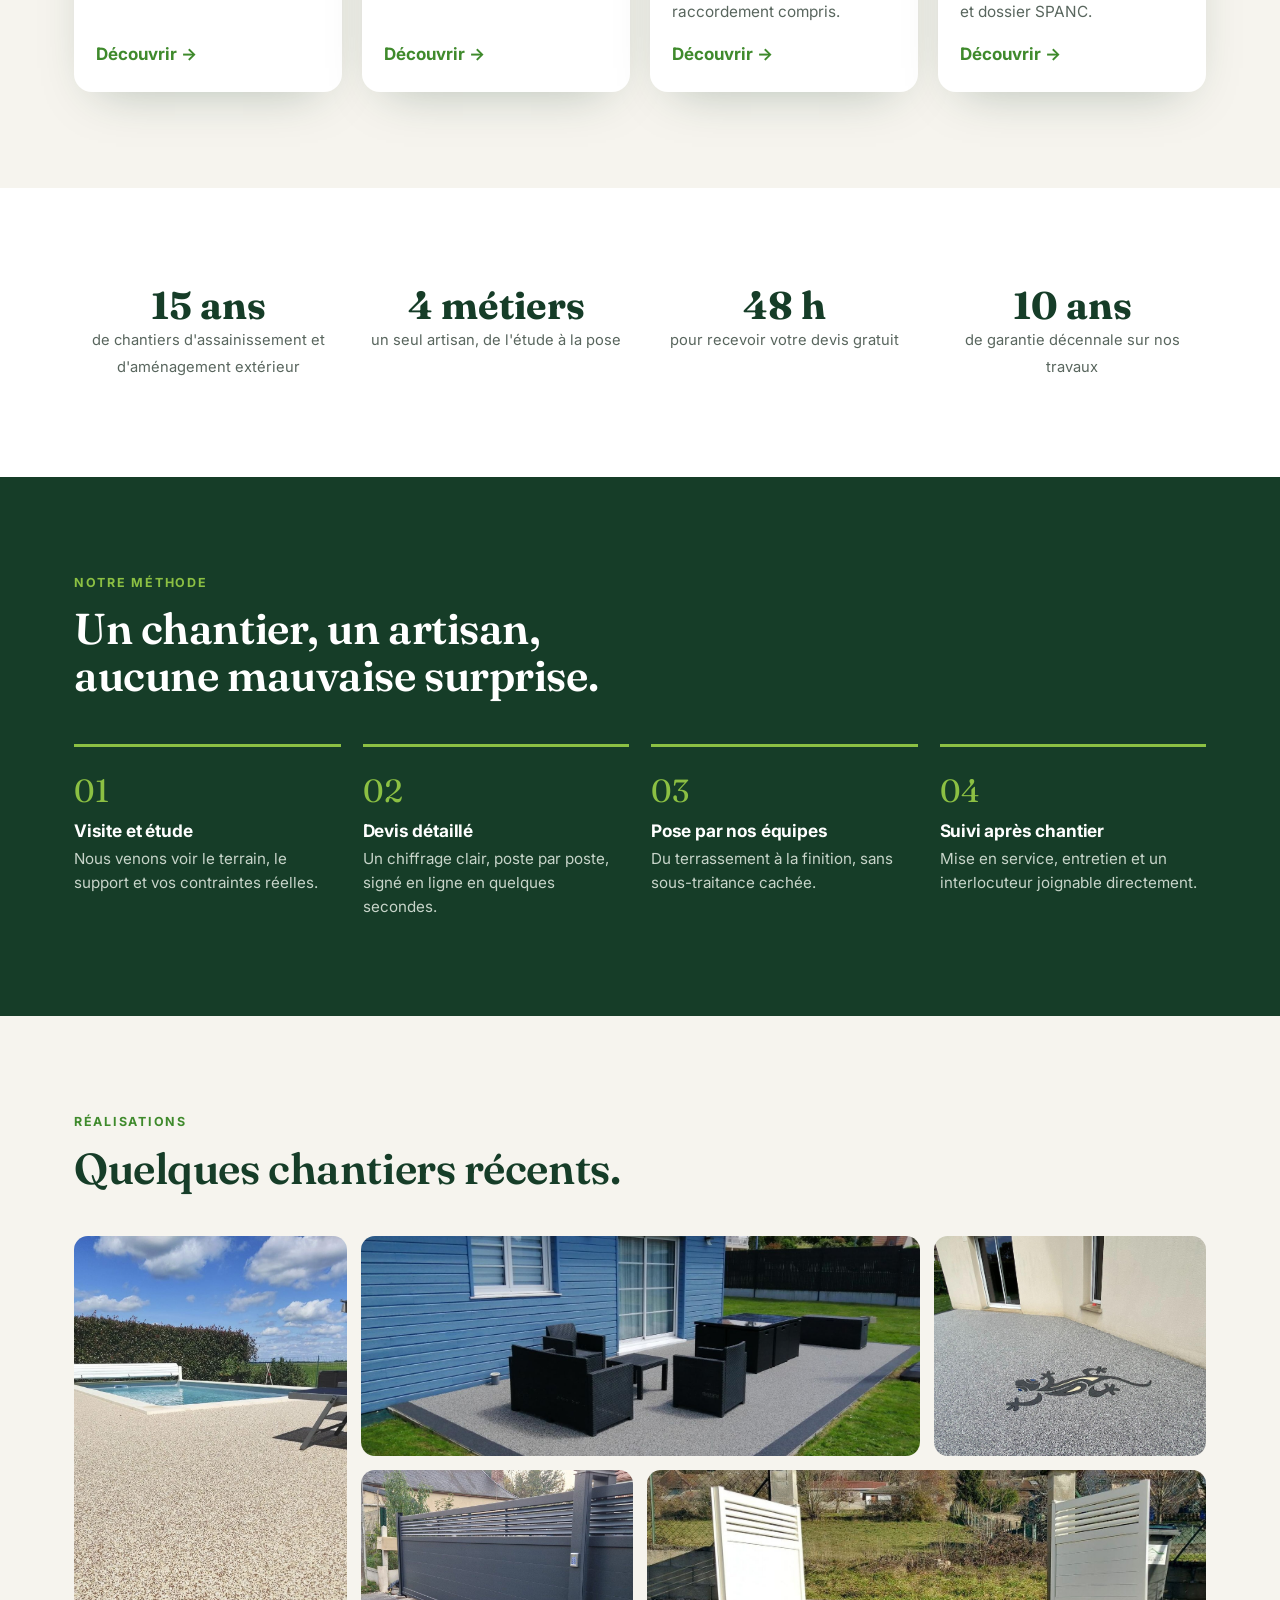
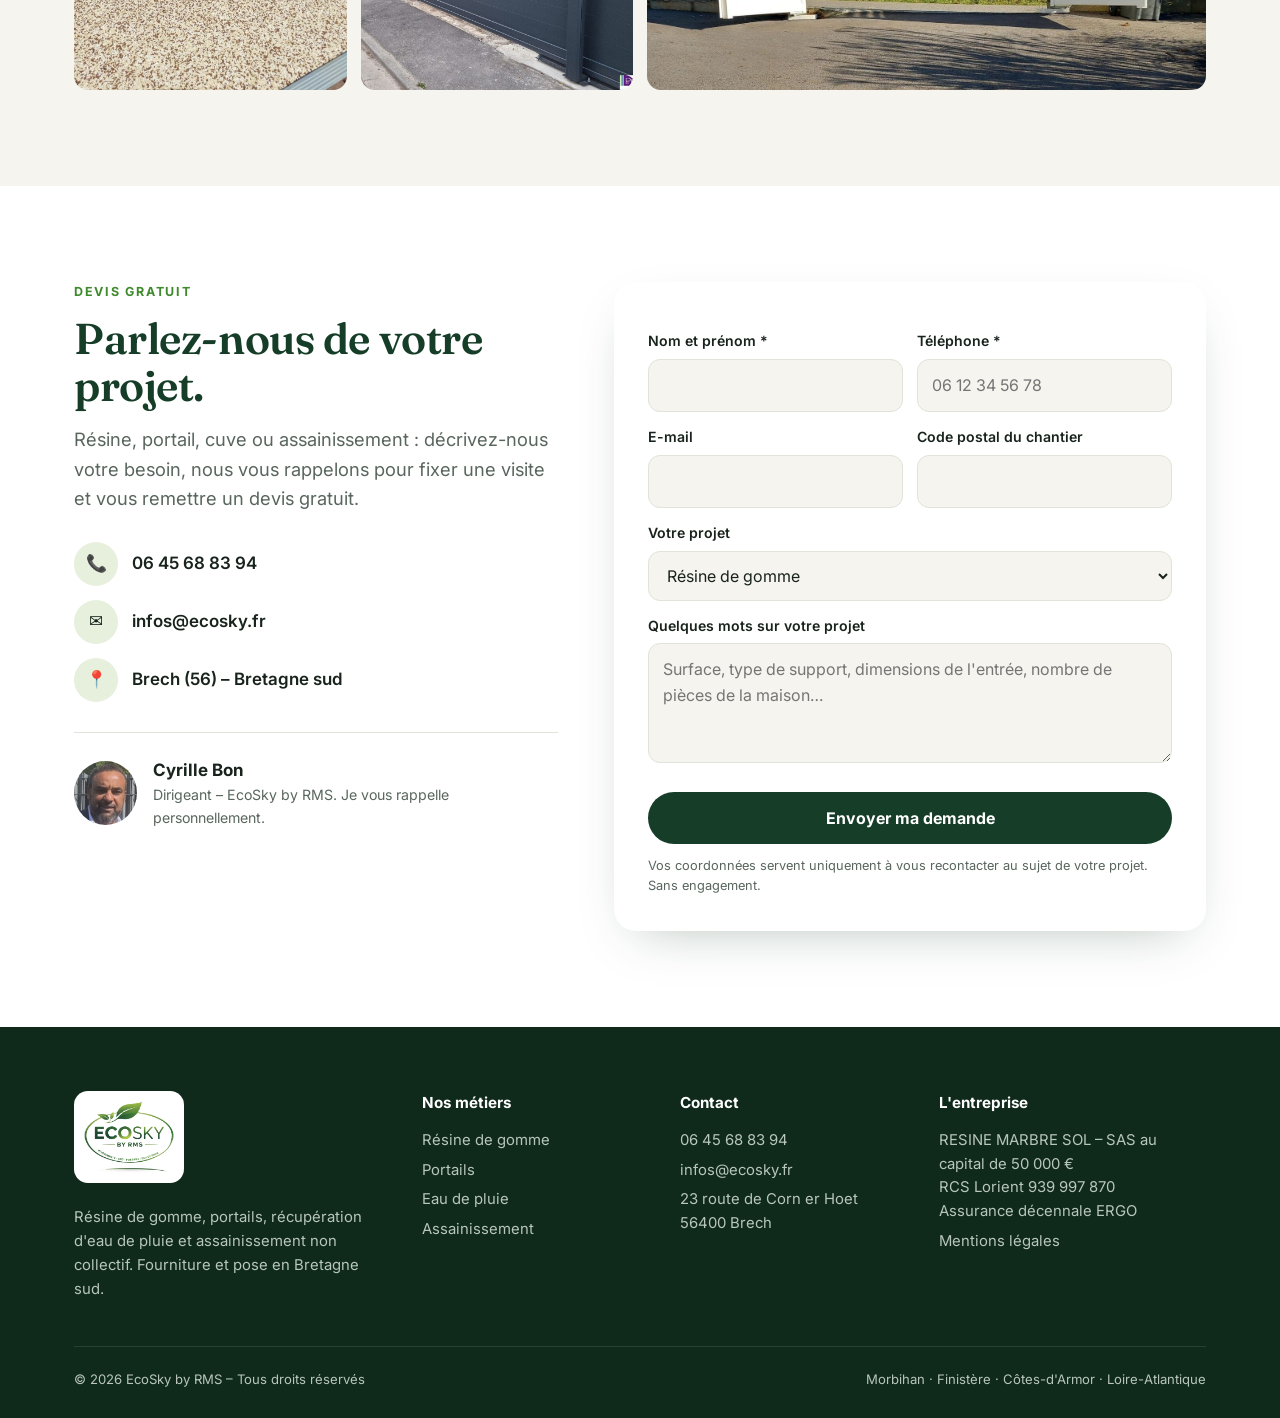
==== commit 56e0edd0: "Nouveau site EcoSky by RMS : résine de gomme, portails, eau de pluie, assainissement easyRock Co-Aut" ====
--- a/index.html
+++ b/index.html
@@ -1,189 +1,151 @@
-<!DOCTYPE html>
+<!doctype html>
 <html lang="fr">
 <head>
-<meta charset="UTF-8">
-<meta name="viewport" content="width=device-width, initial-scale=1.0">
-<title>RMS EcoSky — Résine EPDM & aménagements extérieurs en Bretagne</title>
-<meta name="description" content="RMS EcoSky, artisan du sol souple EPDM et des aménagements extérieurs à Brech, Morbihan. Terrasses, plages de piscine, allées, assainissement, clôtures.">
-<link rel="canonical" href="https://www.ecosky.fr/index.html">
-<meta name="robots" content="index, follow">
+<meta charset="utf-8">
+<meta name="viewport" content="width=device-width, initial-scale=1">
+<title>EcoSky by RMS – Résine de gomme, portails, eau de pluie et assainissement en Morbihan</title>
+<meta name="description" content="Fourniture et pose de résine de gomme EPDM, portails aluminium autoportés, cuves de récupération d'eau de pluie et filtres compacts easyRock. Brech, Morbihan.">
+<link rel="canonical" href="https://www.ecoskybyrms.fr/">
+<meta property="og:title" content="EcoSky by RMS – Résine de gomme, portails, eau de pluie et assainissement en Morbihan">
+<meta property="og:description" content="Fourniture et pose de résine de gomme EPDM, portails aluminium autoportés, cuves de récupération d'eau de pluie et filtres compacts easyRock. Brech, Morbihan.">
+<meta property="og:image" content="https://www.ecoskybyrms.fr/img/hero-piscine.jpg">
 <meta property="og:type" content="website">
-<meta property="og:title" content="RMS EcoSky — Résine EPDM & aménagements extérieurs en Bretagne">
-<meta property="og:description" content="Artisan du sol souple EPDM et des aménagements extérieurs à Brech, Morbihan. Terrasses, plages de piscine, allées, assainissement, clôtures.">
-<meta property="og:image" content="https://www.ecosky.fr/images/hero-piscine.jpg">
-<meta property="og:url" content="https://www.ecosky.fr/index.html">
 <meta property="og:locale" content="fr_FR">
-<meta name="twitter:card" content="summary_large_image">
-<link rel="stylesheet" href="styles.css">
-<script type="application/ld+json">
-{
-  "@context": "https://schema.org",
-  "@type": "HomeAndConstructionBusiness",
-  "name": "RMS EcoSky",
-  "alternateName": "EcoSky by RMS",
-  "image": "https://www.ecosky.fr/images/hero-piscine.jpg",
-  "description": "Artisan du sol souple EPDM (EcoSky'Gum) et des aménagements extérieurs : terrasses, plages de piscine, allées, assainissement non collectif, clôtures.",
-  "address": {
-    "@type": "PostalAddress",
-    "streetAddress": "23 route de Corn er Hoet",
-    "addressLocality": "Brech",
-    "postalCode": "56400",
-    "addressCountry": "FR"
-  },
-  "areaServed": {
-    "@type": "GeoCircle",
-    "geoMidpoint": { "@type": "GeoCoordinates", "latitude": 47.6803, "longitude": -2.9187 },
-    "geoRadius": "40000"
-  },
-  "email": "infos@ecosky.fr",
-  "url": "https://www.ecosky.fr/index.html",
-  "priceRange": "€€"
-}
-</script>
+<link rel="icon" href="/img/favicon.png">
+<link rel="preconnect" href="https://fonts.googleapis.com"><link rel="preconnect" href="https://fonts.gstatic.com" crossorigin>
+<link href="https://fonts.googleapis.com/css2?family=Fraunces:opsz,wght@9..144,500;9..144,600&family=Inter:wght@400;500;600;700;800&display=swap" rel="stylesheet">
+<link rel="stylesheet" href="/style.css?v=1">
+<script async src="https://www.googletagmanager.com/gtag/js?id=G-WFKEW022VG"></script>
+<script>window.dataLayer=window.dataLayer||[];function gtag(){dataLayer.push(arguments);}gtag('js',new Date());gtag('config','G-WFKEW022VG');</script>
+<script type="application/ld+json">{"@context":"https://schema.org","@type":"HomeAndConstructionBusiness","name":"EcoSky by RMS","legalName":"RESINE MARBRE SOL","url":"https://www.ecoskybyrms.fr/","logo":"https://www.ecoskybyrms.fr/img/logo.png","image":"https://www.ecoskybyrms.fr/img/hero-piscine.jpg","telephone":"+33645688394","email":"infos@ecosky.fr","address":{"@type":"PostalAddress","streetAddress":"23 route de Corn er Hoet","addressLocality":"Brech","postalCode":"56400","addressCountry":"FR"},"areaServed":["Morbihan","Finistère","Côtes-d'Armor","Loire-Atlantique"],"description":"Résine de gomme EPDM, portails aluminium autoportés, récupération d'eau de pluie et assainissement non collectif easyRock, fourniture et pose en Bretagne sud."}</script>
 </head>
 <body>
-
-<header class="site">
-  <nav class="wrap">
-    <a href="index.html" class="logo"><img src="images/logo.png" alt="RMS EcoSky"></a>
-    <ul class="navlinks" id="navlinks">
-      <li><a href="index.html" class="active">Accueil</a></li>
-      <li><a href="services.html">Services</a></li>
-      <li><a href="realisations.html">Réalisations</a></li>
-      <li><a href="contact.html">Contact</a></li>
-      <li><a class="btn" href="https://salesflow-ecosky.vercel.app/estimation.html" target="_blank" rel="noopener">Devis gratuit</a></li>
-    </ul>
-    <button class="burger" id="burger" aria-label="Menu"><span></span><span></span><span></span></button>
-  </nav>
-</header>
-
+<header class="entete"><div class="wrap">
+  <a class="logo" href="/" aria-label="EcoSky by RMS, accueil"><img src="/img/logo.png" alt="EcoSky by RMS" width="75" height="60"></a>
+  <nav class="nav" id="nav"><a href="/resine-de-gomme.html">Résine de gomme</a><a href="/portails.html">Portails</a><a href="/eau-de-pluie.html">Eau de pluie</a><a href="/assainissement.html">Assainissement</a><a href="/contact.html">Contact</a><a class="tel" href="tel:+33645688394">06 45 68 83 94</a><a class="bouton petit" href="#devis">Devis gratuit</a></nav>
+  <button class="burger" aria-label="Menu" onclick="document.getElementById('nav').classList.toggle('ouvert')">☰</button>
+</div></header>
 <main>
 
-  <!-- HERO -->
-  <section class="wrap" style="padding: 72px 0 40px; display:grid; grid-template-columns: 1.1fr 0.9fr; gap:56px; align-items:center;">
-    <div>
-      <p class="eyebrow">Artisan sol souple EPDM · Morbihan, Bretagne</p>
-      <h1 style="margin-top:18px;">Le sol qui tient tête<br> aux hivers bretons.</h1>
-      <p class="lead" style="margin-top:22px;">Résine EPDM coulée en place, drainante et sans joint, pour vos terrasses, plages de piscine et allées. Posée par les mêmes mains qui gèrent votre assainissement et vos clôtures — un seul artisan, du terrassement à la finition.</p>
-      <div style="margin-top:34px; display:flex; gap:16px; flex-wrap:wrap;">
-        <a class="btn" href="https://salesflow-ecosky.vercel.app/estimation.html" target="_blank" rel="noopener">Demander mon devis gratuit</a>
-        <a class="btn outline" href="realisations.html">Voir les réalisations</a>
-      </div>
-      <div style="margin-top:44px; display:flex; gap:36px; flex-wrap:wrap;">
-        <div><div style="font-family:var(--display); font-size:1.8rem; color:var(--nuit);">15 ans</div><div class="eyebrow" style="margin-top:2px;">d'expérience VRD</div></div>
-        <div><div style="font-family:var(--display); font-size:1.8rem; color:var(--nuit);">40 km</div><div class="eyebrow" style="margin-top:2px;">autour de Brech</div></div>
-        <div><div style="font-family:var(--display); font-size:1.8rem; color:var(--nuit);">100%</div><div class="eyebrow" style="margin-top:2px;">drainant, sans joint</div></div>
-      </div>
+<section class="hero"><img src="/img/hero-piscine.jpg" alt="Plage de piscine en résine de gomme posée par EcoSky by RMS" fetchpriority="high">
+  <div class="wrap"><span class="sur">EcoSky by RMS · Brech, Morbihan</span>
+  <h1>Votre extérieur, de la terrasse aux réseaux.</h1>
+  <p>Résine de gomme, portails, récupération d'eau de pluie et assainissement non collectif : un seul artisan pour étudier, fournir et poser, partout en Bretagne sud.</p>
+  <div class="actions"><a class="bouton clair" href="#devis">Demander un devis gratuit</a><a class="bouton ligne" style="color:#fff!important;border-color:rgba(255,255,255,.6)" href="#metiers">Découvrir nos métiers</a></div>
+  <div class="atouts"><span>Plus de 15 ans de chantiers</span><span>Pose par nos équipes</span><span>Assurance décennale</span><span>Devis gratuit sous 48 h</span></div></div>
+</section>
+
+<section id="metiers"><div class="wrap">
+  <span class="sur">Nos quatre métiers</span><h2>Tout l'extérieur de la maison,<br>avec un seul interlocuteur.</h2>
+  <p class="intro">Nous fournissons et posons chaque solution nous-mêmes, du relevé sur place à la mise en service.</p>
+  <div class="activites">
+    <a class="activite" href="/resine-de-gomme.html"><div class="visuel"><img src="/img/terrasse-salon.jpg" alt="Terrasse en résine de gomme" loading="lazy"></div>
+      <div class="corps"><h3>Résine de gomme</h3><p>Terrasses, plages de piscine et allées drainantes, souples et antidérapantes, sans joint ni mauvaises herbes.</p><span class="lien">Découvrir →</span></div></a>
+    <a class="activite" href="/portails.html"><div class="visuel"><img src="/img/portail-anthracite-lattes-persienne.jpg" alt="Portail aluminium autoporté" loading="lazy"></div>
+      <div class="corps"><h3>Portails</h3><p>Portails aluminium autoportés, sans rail au sol, sur mesure et motorisés. Fourniture et pose.</p><span class="lien">Découvrir →</span></div></a>
+    <a class="activite" href="/eau-de-pluie.html"><div class="visuel"><svg viewBox="0 0 640 480" xmlns="http://www.w3.org/2000/svg" role="img" aria-label="Schéma d'une cuve enterrée de récupération d'eau de pluie">
+<defs><linearGradient id="ciel" x1="0" y1="0" x2="0" y2="1"><stop offset="0" stop-color="#dfeadb"/><stop offset="1" stop-color="#f3f1ea"/></linearGradient>
+<linearGradient id="terre" x1="0" y1="0" x2="0" y2="1"><stop offset="0" stop-color="#c9b48f"/><stop offset="1" stop-color="#a88d63"/></linearGradient>
+<linearGradient id="eau" x1="0" y1="0" x2="0" y2="1"><stop offset="0" stop-color="#7cc2e0"/><stop offset="1" stop-color="#2f7fb0"/></linearGradient></defs>
+<rect width="640" height="480" fill="url(#ciel)"/>
+<g fill="#7fb6d6" opacity=".7"><rect x="40" y="30" width="2.5" height="14" rx="1.2" transform="rotate(12 40 30)"/><rect x="90" y="60" width="2.5" height="14" rx="1.2" transform="rotate(12 90 60)"/><rect x="150" y="25" width="2.5" height="14" rx="1.2" transform="rotate(12 150 25)"/><rect x="210" y="55" width="2.5" height="14" rx="1.2" transform="rotate(12 210 55)"/><rect x="270" y="20" width="2.5" height="14" rx="1.2" transform="rotate(12 270 20)"/><rect x="330" y="48" width="2.5" height="14" rx="1.2" transform="rotate(12 330 48)"/><rect x="390" y="18" width="2.5" height="14" rx="1.2" transform="rotate(12 390 18)"/><rect x="450" y="50" width="2.5" height="14" rx="1.2" transform="rotate(12 450 50)"/><rect x="510" y="26" width="2.5" height="14" rx="1.2" transform="rotate(12 510 26)"/><rect x="570" y="58" width="2.5" height="14" rx="1.2" transform="rotate(12 570 58)"/><rect x="120" y="95" width="2.5" height="14" rx="1.2" transform="rotate(12 120 95)"/><rect x="300" y="90" width="2.5" height="14" rx="1.2" transform="rotate(12 300 90)"/><rect x="480" y="92" width="2.5" height="14" rx="1.2" transform="rotate(12 480 92)"/><rect x="600" y="100" width="2.5" height="14" rx="1.2" transform="rotate(12 600 100)"/></g>
+<rect y="262" width="640" height="218" fill="url(#terre)"/><rect y="252" width="640" height="14" fill="#6aa043"/>
+<g><polygon points="70,140 200,70 330,140" fill="#41505a"/><rect x="88" y="140" width="224" height="114" fill="#f8f6f0" stroke="#d8d2c4"/>
+<rect x="128" y="168" width="44" height="40" fill="#bcd6e3"/><rect x="228" y="182" width="42" height="72" fill="#7b5a3c"/>
+<rect x="312" y="136" width="12" height="80" fill="#8a9aa4"/><path d="M318 216 v40 q0 14 14 14 h96" stroke="#8a9aa4" stroke-width="10" fill="none" stroke-linecap="round"/></g>
+<g><rect x="400" y="300" width="190" height="120" rx="48" fill="#3b4a40"/><rect x="408" y="308" width="174" height="104" rx="42" fill="#eef3f0"/>
+<path d="M408 352 h174 v18 q0 42 -42 42 h-90 q-42 0 -42 -42z" fill="url(#eau)"/>
+<rect x="476" y="262" width="40" height="40" fill="#3b4a40"/><rect x="470" y="254" width="52" height="10" rx="3" fill="#2d3a31"/>
+<path d="M428 270 h-2 v34" stroke="#8a9aa4" stroke-width="10" fill="none"/>
+<rect x="520" y="330" width="22" height="58" rx="5" fill="#f2b33d"/><path d="M531 330 v-60 h40 v-18" stroke="#2f7fb0" stroke-width="7" fill="none" stroke-linecap="round"/></g>
+<g font-family="Inter,Arial,sans-serif" font-size="15" font-weight="700" fill="#163d28">
+<text x="350" y="232">Gouttière</text><text x="426" y="450">Cuve enterrée</text><text x="548" y="242">Pompe</text>
+<text x="630" y="222" text-anchor="end" fill="#2f7fb0">→ jardin, WC, lave-linge</text></g></svg></div>
+      <div class="corps"><h3>Récupération d'eau de pluie</h3><p>Cuves enterrées pour arroser le jardin et alimenter WC et lave-linge, terrassement et raccordement compris.</p><span class="lien">Découvrir →</span></div></a>
+    <a class="activite" href="/assainissement.html"><div class="visuel" style="background:#fff;display:grid;place-items:center"><img src="/img/easyrock.jpg" alt="Filtre compact easyRock de GRAF" loading="lazy" style="object-fit:contain;padding:18px"></div>
+      <div class="corps"><h3>Assainissement easyRock</h3><p>Filtre compact extra-plat GRAF, idéal en terrain humide ou rocheux. Mise aux normes et dossier SPANC.</p><span class="lien">Découvrir →</span></div></a>
+  </div>
+</div></section>
+
+<section class="fond-blanc"><div class="wrap"><div class="confiance">
+  <div><b>15 ans</b><span>de chantiers d'assainissement et d'aménagement extérieur</span></div>
+  <div><b>4 métiers</b><span>un seul artisan, de l'étude à la pose</span></div>
+  <div><b>48 h</b><span>pour recevoir votre devis gratuit</span></div>
+  <div><b>10 ans</b><span>de garantie décennale sur nos travaux</span></div>
+</div></div></section>
+
+<section class="fond-foret"><div class="wrap">
+  <span class="sur" style="color:var(--lime)">Notre méthode</span><h2>Un chantier, un artisan,<br>aucune mauvaise surprise.</h2>
+  <div class="etapes">
+    <div class="etape"><h3>Visite et étude</h3><p>Nous venons voir le terrain, le support et vos contraintes réelles.</p></div>
+    <div class="etape"><h3>Devis détaillé</h3><p>Un chiffrage clair, poste par poste, signé en ligne en quelques secondes.</p></div>
+    <div class="etape"><h3>Pose par nos équipes</h3><p>Du terrassement à la finition, sans sous-traitance cachée.</p></div>
+    <div class="etape"><h3>Suivi après chantier</h3><p>Mise en service, entretien et un interlocuteur joignable directement.</p></div>
+  </div>
+</div></section>
+
+<section><div class="wrap">
+  <span class="sur">Réalisations</span><h2>Quelques chantiers récents.</h2>
+  <div class="galerie">
+    <figure class="haut"><img src="/img/plage-piscine.jpg" alt="Plage de piscine en résine de gomme" loading="lazy"></figure>
+    <figure class="large"><img src="/img/terrasse-bordure-noire.jpg" alt="Terrasse en résine avec bordure noire" loading="lazy"></figure>
+    <figure><img src="/img/motif-salamandre.jpg" alt="Motif salamandre incrusté dans la résine" loading="lazy"></figure>
+    <figure><img src="/img/portail-blanc-persienne-double-pilier.jpg" alt="Portail blanc à persiennes" loading="lazy"></figure>
+    <figure class="large"><img src="/img/portail-anthracite-plein-eclairage.jpg" alt="Portail anthracite plein" loading="lazy"></figure>
+  </div>
+</div></section>
+<section class="fond-blanc" id="devis"><div class="wrap devis">
+  <div><span class="sur">Devis gratuit</span><h2>Parlez-nous de votre projet.</h2><p class="intro">Résine, portail, cuve ou assainissement : décrivez-nous votre besoin, nous vous rappelons pour fixer une visite et vous remettre un devis gratuit.</p>
+    <div class="contact-direct">
+      <a href="tel:+33645688394"><i>📞</i>06 45 68 83 94</a>
+      <a href="mailto:infos@ecosky.fr"><i>✉️</i>infos@ecosky.fr</a>
+      <div><i>📍</i>Brech (56) – Bretagne sud</div>
     </div>
-    <div class="resin-swatch" style="aspect-ratio: 4/5; display:flex; align-items:flex-end; padding:26px;">
-      <img src="images/hero-piscine.jpg" alt="Plage de piscine en résine EPDM posée par RMS EcoSky">
-      <div style="position:relative; z-index:1; background:var(--nuit); color:var(--ivoire); padding:14px 18px; border-radius:12px; font-family:var(--mono); font-size:0.78rem; line-height:1.6;">
-        EPDM 2–4mm<br>Caoutchouc recyclé<br>Pose sur dalle
-      </div>
-    </div>
-  </section>
-
-  <!-- BANDEAU SERVICES -->
-  <section style="background: var(--ivoire-2); padding: 90px 0; margin-top:70px;">
-    <div class="wrap">
-      <p class="eyebrow">Ce que nous faisons</p>
-      <h2 style="margin-top:14px; max-width:20ch;">Du sol jusqu'aux réseaux, un seul interlocuteur.</h2>
-      <div style="margin-top:52px; display:grid; grid-template-columns: repeat(3, 1fr); gap:26px;">
-        <div class="resin-card" style="padding:30px;">
-          <h3>EcoSky'Gum — résine EPDM</h3>
-          <p style="margin-top:12px; color:var(--ardoise-2); font-size:0.96rem;">Terrasses, tours de piscine, allées carrossables. Antidérapant, perméable, sans mauvaises herbes.</p>
-        </div>
-        <div class="resin-card" style="padding:30px; display:flex; flex-direction:column;">
-          <h3>Assainissement (ANC/SPANC)</h3>
-          <p style="margin-top:12px; color:var(--ardoise-2); font-size:0.96rem; flex-grow:1;">Étude de sol, filière compacte ou traditionnelle, mise aux normes, dossier SPANC géré pour vous.</p>
-          <div style="margin-top:20px; display:flex; gap:14px; flex-wrap:wrap;">
-            <a href="assainissement.html" class="btn outline" style="padding:10px 20px; font-size:0.85rem;">Les systèmes ANC</a>
-            <a href="https://salesflow-ecosky.vercel.app/estimation-anc.html" target="_blank" rel="noopener" class="btn outline" style="padding:10px 20px; font-size:0.85rem;">Devis assainissement</a>
-          </div>
-        </div>
-        <div class="resin-card" style="padding:30px;">
-          <h3>Portails, clôtures & enrobés</h3>
-          <p style="margin-top:12px; color:var(--ardoise-2); font-size:0.96rem;">Aménagement complet du terrain : clôtures, portails motorisés, allées en enrobé.</p>
-        </div>
-      </div>
-      <a href="services.html" class="btn outline" style="margin-top:40px;">Tous nos services</a>
-    </div>
-  </section>
-
-  <!-- POURQUOI -->
-  <section class="wrap" style="padding: 100px 0;">
-    <p class="eyebrow">Pourquoi RMS EcoSky</p>
-    <h2 style="margin-top:14px; max-width:22ch;">Un chantier, un artisan, aucune mauvaise surprise.</h2>
-    <div style="margin-top:52px; display:grid; grid-template-columns: repeat(4, 1fr); gap:28px;">
-      <div>
-        <div style="font-family:var(--mono); color:var(--sauge); font-size:0.85rem;">01</div>
-        <h3 style="margin-top:10px; font-size:1.1rem;">Étude sur site</h3>
-        <p style="margin-top:8px; font-size:0.92rem; color:var(--ardoise-2);">Diagnostic du support, du sol et de vos contraintes réelles.</p>
-      </div>
-      <div>
-        <div style="font-family:var(--mono); color:var(--sauge); font-size:0.85rem;">02</div>
-        <h3 style="margin-top:10px; font-size:1.1rem;">Devis détaillé</h3>
-        <p style="margin-top:8px; font-size:0.92rem; color:var(--ardoise-2);">Chiffrage clair, poste par poste, sans ligne cachée.</p>
-      </div>
-      <div>
-        <div style="font-family:var(--mono); color:var(--sauge); font-size:0.85rem;">03</div>
-        <h3 style="margin-top:10px; font-size:1.1rem;">Pose soignée</h3>
-        <p style="margin-top:8px; font-size:0.92rem; color:var(--ardoise-2);">Équipe RMS EcoSky, du terrassement à la finition.</p>
-      </div>
-      <div>
-        <div style="font-family:var(--mono); color:var(--sauge); font-size:0.85rem;">04</div>
-        <h3 style="margin-top:10px; font-size:1.1rem;">Suivi après pose</h3>
-        <p style="margin-top:8px; font-size:0.92rem; color:var(--ardoise-2);">Un artisan joignable, pas un service client anonyme.</p>
-      </div>
-    </div>
-  </section>
-
-  <!-- CTA FINAL -->
-  <section class="wrap" style="padding-bottom:110px;">
-    <div class="resin-card" style="background:var(--nuit); border-color:var(--nuit); padding:64px 56px; display:flex; align-items:center; justify-content:space-between; gap:32px; flex-wrap:wrap;">
-      <div>
-        <h2 style="color:var(--blanc); max-width:16ch;">Un projet en tête ?</h2>
-        <p style="color:var(--ivoire-2); margin-top:10px; max-width:42ch;">Décrivez votre terrain, nous revenons vers vous avec une estimation sous 48h.</p>
-      </div>
-      <a class="btn" style="background:var(--sable); border-color:var(--sable); color:var(--nuit);" href="https://salesflow-ecosky.vercel.app/estimation.html" target="_blank" rel="noopener">Demander mon devis</a>
-    </div>
-  </section>
-
+    <div class="signature"><img src="/img/cyrille-bon.jpg" alt="Cyrille Bon"><div><b>Cyrille Bon</b><small>Dirigeant – EcoSky by RMS. Je vous rappelle personnellement.</small></div></div>
+  </div>
+  <form class="form demande" novalidate>
+    <div class="ligne"><div><label for="nom">Nom et prénom *</label><input id="nom" name="nom" required autocomplete="name"></div>
+    <div><label for="tel">Téléphone *</label><input id="tel" name="telephone" type="tel" required autocomplete="tel" placeholder="06 12 34 56 78"></div></div>
+    <div class="ligne"><div><label for="email">E-mail</label><input id="email" name="email" type="email" autocomplete="email"></div>
+    <div><label for="cp">Code postal du chantier</label><input id="cp" name="cp" inputmode="numeric" maxlength="5" autocomplete="postal-code"></div></div>
+    <label for="act">Votre projet</label><select id="act" name="activite"><option selected>Résine de gomme</option><option>Portail</option><option>Récupération d'eau de pluie</option><option>Assainissement (easyRock)</option><option>Autre demande</option></select>
+    <label for="msg">Quelques mots sur votre projet</label><textarea id="msg" name="message" placeholder="Surface, type de support, dimensions de l'entrée, nombre de pièces de la maison…"></textarea>
+    <input class="piege" name="site" tabindex="-1" autocomplete="off" aria-hidden="true">
+    <button class="bouton" type="submit">Envoyer ma demande</button>
+    <p class="note">Vos coordonnées servent uniquement à vous recontacter au sujet de votre projet. Sans engagement.</p>
+    <div class="msg" role="status"></div>
+  </form>
+</div></section>
 </main>
-
-<footer class="site">
-  <div class="wrap">
-    <div>
-      <div class="foot-logo">RMS EcoSky</div>
-      <p style="max-width:34ch; font-size:0.92rem;">Résine EPDM et aménagements extérieurs. 23 route de Corn er Hoet, 56400 Brech.</p>
-    </div>
-    <div>
-      <h4>Navigation</h4>
-      <p style="display:flex; flex-direction:column; gap:10px;">
-        <a href="services.html">Services</a>
-        <a href="realisations.html">Réalisations</a>
-        <a href="faq.html">Prix et questions</a>
-        <a href="contact.html">Contact</a>
-      </p>
-    </div>
-    <div>
-      <h4>Contact</h4>
-      <p style="display:flex; flex-direction:column; gap:10px;">
-        <a href="mailto:infos@ecosky.fr">infos@ecosky.fr</a>
-        <a href="https://salesflow-ecosky.vercel.app/estimation.html" target="_blank" rel="noopener">Devis en ligne</a>
-      </p>
-    </div>
+<footer class="pied"><div class="wrap">
+  <div class="colonnes">
+    <div><span class="logo-pied"><img src="/img/logo.png" alt="EcoSky by RMS"></span>
+      <p>Résine de gomme, portails, récupération d'eau de pluie et assainissement non collectif. Fourniture et pose en Bretagne sud.</p></div>
+    <div><h4>Nos métiers</h4><a href="/resine-de-gomme.html">Résine de gomme</a><a href="/portails.html">Portails</a><a href="/eau-de-pluie.html">Eau de pluie</a><a href="/assainissement.html">Assainissement</a></div>
+    <div><h4>Contact</h4><a href="tel:+33645688394">06 45 68 83 94</a><a href="mailto:infos@ecosky.fr">infos@ecosky.fr</a><span>23 route de Corn er Hoet<br>56400 Brech</span></div>
+    <div><h4>L'entreprise</h4><span>RESINE MARBRE SOL – SAS au capital de 50 000 €<br>RCS Lorient 939 997 870<br>Assurance décennale ERGO</span><a href="/mentions-legales.html">Mentions légales</a></div>
   </div>
-  <div class="wrap legal">
-    <span>© RMS EcoSky — SIRET 939 997 870 00018</span>
-    <span>APE 4399D</span>
-  </div>
-</footer>
-
-<script src="script.js"></script>
+  <div class="bas"><span>© 2026 EcoSky by RMS – Tous droits réservés</span><span>Morbihan · Finistère · Côtes-d'Armor · Loire-Atlantique</span></div>
+</div></footer>
+<a class="bouton appel-mobile" href="tel:+33645688394">📞 Appeler</a>
 <script>
-  window.va = window.va || function () { (window.vaq = window.vaq || []).push(arguments); };
+document.querySelectorAll('form.demande').forEach(function(f){
+  f.addEventListener('submit', async function(e){
+    e.preventDefault();
+    var m=f.querySelector('.msg'), b=f.querySelector('button'); m.className='msg';
+    if(f.site && f.site.value){ m.className='msg ok'; m.textContent='Merci !'; return; }
+    b.disabled=true; b.textContent='Envoi…';
+    try{
+      var r=await fetch('https://wklddwumirkdjkbxvzyj.supabase.co/rest/v1/rpc/site_demande',{method:'POST',headers:{'apikey':'sb_publishable_nacX-UD9ZwjpJ1C9Za8xxQ_tIhHW8nO','Content-Type':'application/json'},
+        body:JSON.stringify({p_nom:f.nom.value,p_telephone:f.telephone.value,p_email:f.email.value,p_code_postal:f.cp.value,p_activite:f.activite.value,p_message:f.message.value,p_page:location.pathname})});
+      var j=await r.json();
+      if(j && j.ok){ m.className='msg ok'; m.textContent='Merci, votre demande est bien envoyée. Nous vous rappelons rapidement, en général sous 24 h ouvrées.'; f.reset();
+        if(window.gtag) gtag('event','generate_lead',{activite:f.activite.value}); }
+      else { m.className='msg ko'; m.textContent=(j && (j.erreur||j.message)) || 'Une erreur est survenue, appelez-nous au 06 45 68 83 94.'; }
+    }catch(err){ m.className='msg ko'; m.textContent='Connexion impossible. Appelez-nous au 06 45 68 83 94.'; }
+    b.disabled=false; b.textContent='Envoyer ma demande';
+  });
+});
 </script>
-<script defer src="/_vercel/insights/script.js"></script>
 </body>
-</html>
+</html>
--- a/style.css
+++ b/style.css
@@ -0,0 +1,191 @@
+:root{
+  --foret:#163d28; --foret-2:#1f5235; --feuille:#3f8a2c; --lime:#8cc043; --creme:#f6f4ee; --pierre:#ebe7dc;
+  --encre:#18231c; --gris:#59665e; --bord:#dfe3da; --blanc:#fff;
+  --rayon:18px; --ombre:0 18px 50px -24px rgba(22,61,40,.35);
+  --titre:"Fraunces", Georgia, serif; --texte:"Inter", system-ui, -apple-system, "Segoe UI", Arial, sans-serif;
+}
+*{box-sizing:border-box;margin:0}
+html{scroll-behavior:smooth}
+body{font-family:var(--texte);color:var(--encre);background:var(--creme);line-height:1.6;font-size:17px;-webkit-font-smoothing:antialiased}
+img{max-width:100%;display:block}
+a{color:var(--feuille)}
+.wrap{max-width:1180px;margin:0 auto;padding:0 24px}
+h1,h2,h3{font-family:var(--titre);font-weight:600;line-height:1.08;letter-spacing:-.01em;color:var(--foret)}
+h1{font-size:clamp(2.3rem,5.2vw,4.1rem)}
+h2{font-size:clamp(1.8rem,3.4vw,2.7rem)}
+h3{font-size:1.35rem}
+.sur{font-size:.78rem;font-weight:700;letter-spacing:.14em;text-transform:uppercase;color:var(--feuille);margin-bottom:14px;display:block}
+.intro{font-size:1.15rem;color:var(--gris);max-width:640px;margin-top:16px}
+
+/* En-tête */
+.entete{position:sticky;top:0;z-index:50;background:rgba(246,244,238,.92);backdrop-filter:blur(10px);border-bottom:1px solid var(--bord)}
+.entete .wrap{display:flex;align-items:center;justify-content:space-between;gap:18px;height:78px}
+.entete .logo img{height:60px;width:auto}
+.nav{display:flex;align-items:center;gap:26px}
+.nav a{color:var(--encre);text-decoration:none;font-weight:600;font-size:.95rem}
+.nav a:hover,.nav a.actif{color:var(--feuille)}
+.tel{font-weight:700;color:var(--foret)!important;white-space:nowrap}
+.bouton{display:inline-flex;align-items:center;gap:10px;background:var(--foret);color:#fff!important;text-decoration:none;font-weight:700;padding:14px 22px;border-radius:999px;border:0;cursor:pointer;font-size:1rem;font-family:var(--texte);transition:transform .15s,background .15s}
+.bouton:hover{background:var(--feuille);transform:translateY(-1px)}
+.bouton.clair{background:#fff;color:var(--foret)!important}
+.bouton.clair:hover{background:var(--lime);color:var(--foret)!important}
+.bouton.ligne{background:transparent;color:var(--foret)!important;border:2px solid var(--foret)}
+.bouton.ligne:hover{background:var(--foret);color:#fff!important}
+.bouton.petit{padding:10px 18px;font-size:.92rem}
+.burger{display:none;background:none;border:0;font-size:1.7rem;color:var(--foret);cursor:pointer}
+
+/* Héro accueil */
+.hero{position:relative;min-height:min(88vh,760px);display:flex;align-items:flex-end;color:#fff;overflow:hidden}
+.hero>img{position:absolute;inset:0;width:100%;height:100%;object-fit:cover}
+.hero:after{content:"";position:absolute;inset:0;background:linear-gradient(180deg,rgba(10,30,18,.05) 0%,rgba(10,30,18,.35) 45%,rgba(10,30,18,.85) 100%)}
+.hero .wrap{position:relative;z-index:2;padding-bottom:72px;padding-top:120px;width:100%}
+.hero h1{color:#fff;max-width:860px}
+.hero p{font-size:1.2rem;max-width:640px;margin:20px 0 30px;color:rgba(255,255,255,.9)}
+.hero .sur{color:var(--lime)}
+.actions{display:flex;flex-wrap:wrap;gap:12px}
+.atouts{display:flex;flex-wrap:wrap;gap:12px 34px;margin-top:40px;font-weight:600;font-size:.95rem;color:rgba(255,255,255,.92)}
+.atouts span:before{content:"✓";color:var(--lime);margin-right:8px;font-weight:800}
+
+section{padding:96px 0}
+.fond-blanc{background:#fff}
+.fond-foret{background:var(--foret);color:#e9efe6}
+.fond-foret h2,.fond-foret h3{color:#fff}
+.fond-foret .intro{color:#c7d4c9}
+
+/* Cartes activités */
+.activites{display:grid;grid-template-columns:repeat(4,1fr);gap:20px;margin-top:48px}
+.activite{background:#fff;border-radius:var(--rayon);overflow:hidden;text-decoration:none;color:var(--encre);box-shadow:var(--ombre);display:flex;flex-direction:column;transition:transform .2s}
+.activite:hover{transform:translateY(-4px)}
+.activite .visuel{aspect-ratio:4/3;overflow:hidden;background:var(--pierre)}
+.activite .visuel img,.activite .visuel svg{width:100%;height:100%;object-fit:cover}
+.activite .corps{padding:22px 22px 24px;display:flex;flex-direction:column;flex:1}
+.activite h3{margin-bottom:8px}
+.activite p{color:var(--gris);font-size:.96rem;flex:1}
+.activite .lien{margin-top:16px;font-weight:700;color:var(--feuille)}
+
+/* Grilles */
+.deux{display:grid;grid-template-columns:1.05fr .95fr;gap:64px;align-items:center}
+.trois{display:grid;grid-template-columns:repeat(3,1fr);gap:22px;margin-top:44px}
+.quatre{display:grid;grid-template-columns:repeat(4,1fr);gap:22px;margin-top:44px}
+.carte{background:#fff;border:1px solid var(--bord);border-radius:var(--rayon);padding:26px}
+.fond-blanc .carte{background:var(--creme);border-color:transparent}
+.carte .ico{width:46px;height:46px;border-radius:12px;background:#e6f0dc;color:var(--feuille);display:grid;place-items:center;font-size:1.35rem;margin-bottom:16px}
+.carte h3{font-size:1.15rem;margin-bottom:6px;font-family:var(--texte);font-weight:700;color:var(--encre)}
+.carte p{color:var(--gris);font-size:.95rem}
+.fond-foret .carte{background:rgba(255,255,255,.06);border-color:rgba(255,255,255,.12)}
+.fond-foret .carte h3{color:#fff}.fond-foret .carte p{color:#c7d4c9}
+.fond-foret .carte .ico{background:rgba(140,192,67,.18);color:var(--lime)}
+.photo{border-radius:var(--rayon);overflow:hidden;box-shadow:var(--ombre)}
+.photo img{width:100%;height:100%;object-fit:cover}
+
+/* Etapes */
+.etapes{counter-reset:e;display:grid;grid-template-columns:repeat(4,1fr);gap:22px;margin-top:44px}
+.etape{border-top:3px solid var(--lime);padding-top:18px}
+.etape:before{counter-increment:e;content:"0" counter(e);font-family:var(--titre);font-size:2rem;color:var(--lime);display:block;margin-bottom:6px}
+.etape h3{font-family:var(--texte);font-size:1.08rem;font-weight:700;margin-bottom:6px}
+.etape p{font-size:.95rem;color:#c7d4c9}
+
+/* Galerie */
+.galerie{display:grid;grid-template-columns:repeat(4,1fr);grid-auto-rows:220px;gap:14px;margin-top:44px}
+.galerie figure{border-radius:14px;overflow:hidden;background:var(--pierre)}
+.galerie figure img{width:100%;height:100%;object-fit:cover;transition:transform .5s}
+.galerie figure:hover img{transform:scale(1.04)}
+.galerie .haut{grid-row:span 2}.galerie .large{grid-column:span 2}
+
+/* Héro page */
+.page-hero{padding:72px 0 64px}
+.page-hero .deux{gap:56px}
+.page-hero .photo{aspect-ratio:4/3}
+.prix{display:inline-flex;align-items:baseline;gap:8px;background:#fff;border-radius:14px;padding:14px 20px;margin:24px 0 26px;border:1px solid var(--bord)}
+.prix b{font-family:var(--titre);font-size:1.7rem;color:var(--foret)}
+.prix span{color:var(--gris);font-size:.92rem}
+.puces{list-style:none;padding:0;margin:18px 0 0}
+.puces li{padding-left:30px;position:relative;margin:10px 0}
+.puces li:before{content:"";position:absolute;left:0;top:.45em;width:16px;height:16px;border-radius:50%;background:var(--lime) url("data:image/svg+xml,%3Csvg xmlns='http://www.w3.org/2000/svg' viewBox='0 0 16 16'%3E%3Cpath d='M4 8.2l2.6 2.6L12 5.4' stroke='%23163d28' stroke-width='2' fill='none'/%3E%3C/svg%3E") center/12px no-repeat}
+
+/* Tableau */
+.tableau{overflow-x:auto;border-radius:var(--rayon);border:1px solid var(--bord);background:#fff;margin-top:36px}
+table{width:100%;border-collapse:collapse;font-size:.95rem}
+th,td{padding:14px 16px;text-align:center;border-bottom:1px solid var(--bord)}
+th{background:var(--pierre);font-size:.78rem;letter-spacing:.06em;text-transform:uppercase;color:var(--gris)}
+td:first-child,th:first-child{text-align:left;font-weight:700}
+tr:last-child td{border-bottom:0}
+
+/* FAQ */
+.faq{max-width:820px;margin-top:36px}
+.faq details{border-bottom:1px solid var(--bord);padding:20px 0}
+.faq summary{font-weight:700;cursor:pointer;list-style:none;display:flex;justify-content:space-between;gap:20px;font-size:1.05rem}
+.faq summary:after{content:"+";font-size:1.4rem;color:var(--feuille);line-height:1}
+.faq details[open] summary:after{content:"–"}
+.faq p{color:var(--gris);margin-top:12px}
+
+/* Formulaire */
+.devis{display:grid;grid-template-columns:.9fr 1.1fr;gap:56px;align-items:start}
+.form{background:#fff;border-radius:22px;padding:34px;box-shadow:var(--ombre)}
+.form .ligne{display:grid;grid-template-columns:1fr 1fr;gap:14px}
+.form label{display:block;font-weight:600;font-size:.88rem;margin:14px 0 6px}
+.form input,.form select,.form textarea{width:100%;padding:13px 14px;border:1.5px solid var(--bord);border-radius:12px;font:inherit;font-size:1rem;background:var(--creme);color:var(--encre)}
+.form input:focus,.form select:focus,.form textarea:focus{outline:none;border-color:var(--feuille);background:#fff}
+.form textarea{min-height:120px;resize:vertical}
+.form .bouton{width:100%;justify-content:center;margin-top:20px;padding:16px}
+.form .note{font-size:.8rem;color:var(--gris);margin-top:12px}
+.form .msg{margin-top:14px;padding:14px;border-radius:12px;font-weight:600;display:none}
+.form .msg.ok{display:block;background:#e6f0dc;color:var(--foret)}
+.form .msg.ko{display:block;background:#fbe9e7;color:#9b2c1c}
+.piege{position:absolute;left:-9999px}
+.contact-direct{margin-top:28px;display:grid;gap:14px}
+.contact-direct a,.contact-direct div{display:flex;gap:14px;align-items:center;text-decoration:none;color:var(--encre);font-weight:600}
+.contact-direct i{font-style:normal;width:44px;height:44px;border-radius:50%;background:#e6f0dc;display:grid;place-items:center;flex:none}
+.signature{display:flex;gap:16px;align-items:center;margin-top:30px;padding-top:24px;border-top:1px solid var(--bord)}
+.signature img{width:64px;height:64px;border-radius:50%;object-fit:cover;object-position:top}
+.signature small{display:block;color:var(--gris)}
+
+/* Bandeau confiance */
+.confiance{display:grid;grid-template-columns:repeat(4,1fr);gap:20px;text-align:center}
+.confiance b{display:block;font-family:var(--titre);font-size:2.4rem;color:var(--foret);line-height:1.1}
+.confiance span{color:var(--gris);font-size:.92rem}
+
+/* CTA */
+.cta{background:var(--foret);border-radius:28px;padding:64px;color:#fff;display:flex;justify-content:space-between;align-items:center;gap:30px;position:relative;overflow:hidden}
+.cta h2{color:#fff;max-width:620px}
+.cta p{color:#c7d4c9;margin-top:12px}
+.cta:after{content:"";position:absolute;right:-80px;top:-80px;width:280px;height:280px;border-radius:50%;background:radial-gradient(circle,rgba(140,192,67,.35),transparent 70%)}
+
+/* Pied */
+.pied{background:#0f2a1b;color:#b8c6bb;padding:64px 0 28px;font-size:.93rem}
+.pied .colonnes{display:grid;grid-template-columns:1.4fr 1fr 1fr 1.2fr;gap:36px}
+.pied h4{color:#fff;font-size:.95rem;margin-bottom:14px}
+.pied a{color:#b8c6bb;text-decoration:none;display:block;margin:6px 0}
+.pied a:hover{color:var(--lime)}
+.pied .logo-pied{background:#fff;border-radius:14px;padding:10px;display:inline-block;margin-bottom:16px}
+.pied .logo-pied img{height:72px;width:auto}
+.pied .bas{border-top:1px solid rgba(255,255,255,.1);margin-top:44px;padding-top:22px;display:flex;justify-content:space-between;gap:14px;flex-wrap:wrap;font-size:.82rem}
+
+/* Bouton appel mobile */
+.appel-mobile{display:none}
+
+@media (max-width:1020px){
+  .activites{grid-template-columns:repeat(2,1fr)}
+  .quatre,.etapes,.confiance{grid-template-columns:repeat(2,1fr)}
+  .pied .colonnes{grid-template-columns:1fr 1fr}
+}
+@media (max-width:860px){
+  body{font-size:16px}
+  section{padding:70px 0}
+  .nav{display:none;position:absolute;top:78px;left:0;right:0;background:var(--creme);flex-direction:column;align-items:flex-start;padding:20px 24px;border-bottom:1px solid var(--bord);gap:16px}
+  .nav.ouvert{display:flex}
+  .burger{display:block}
+  .deux,.devis{grid-template-columns:1fr;gap:36px}
+  .trois{grid-template-columns:1fr}
+  .galerie{grid-template-columns:repeat(2,1fr);grid-auto-rows:170px}
+  .cta{flex-direction:column;align-items:flex-start;padding:40px 28px}
+  .form{padding:24px}
+  .form .ligne{grid-template-columns:1fr}
+  .appel-mobile{display:flex;position:fixed;bottom:16px;right:16px;z-index:60;box-shadow:0 10px 30px rgba(0,0,0,.25)}
+}
+@media (max-width:560px){
+  .hero:after{background:linear-gradient(180deg,rgba(10,30,18,.35) 0%,rgba(10,30,18,.7) 40%,rgba(10,30,18,.92) 100%)}
+  .activites,.quatre,.etapes{grid-template-columns:1fr}
+  .pied .colonnes{grid-template-columns:1fr}
+  .hero .wrap{padding-bottom:48px}
+}
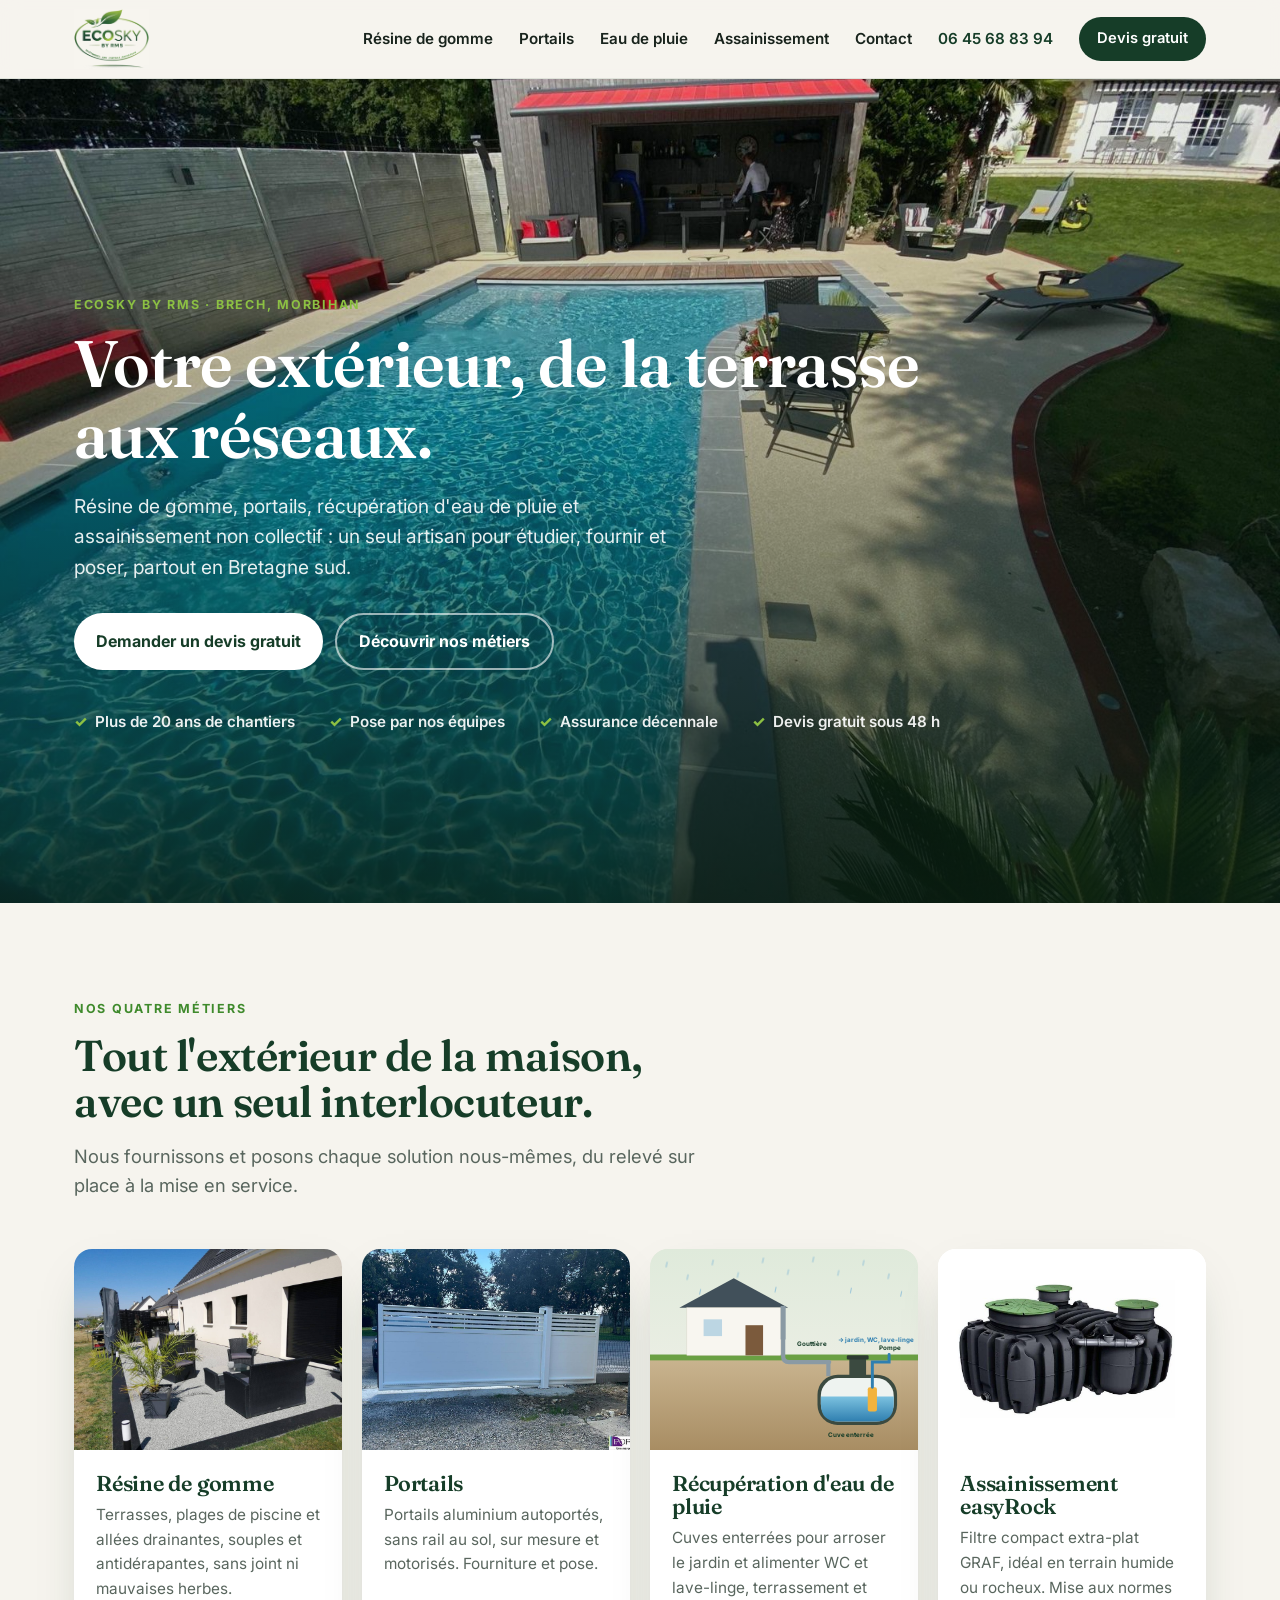
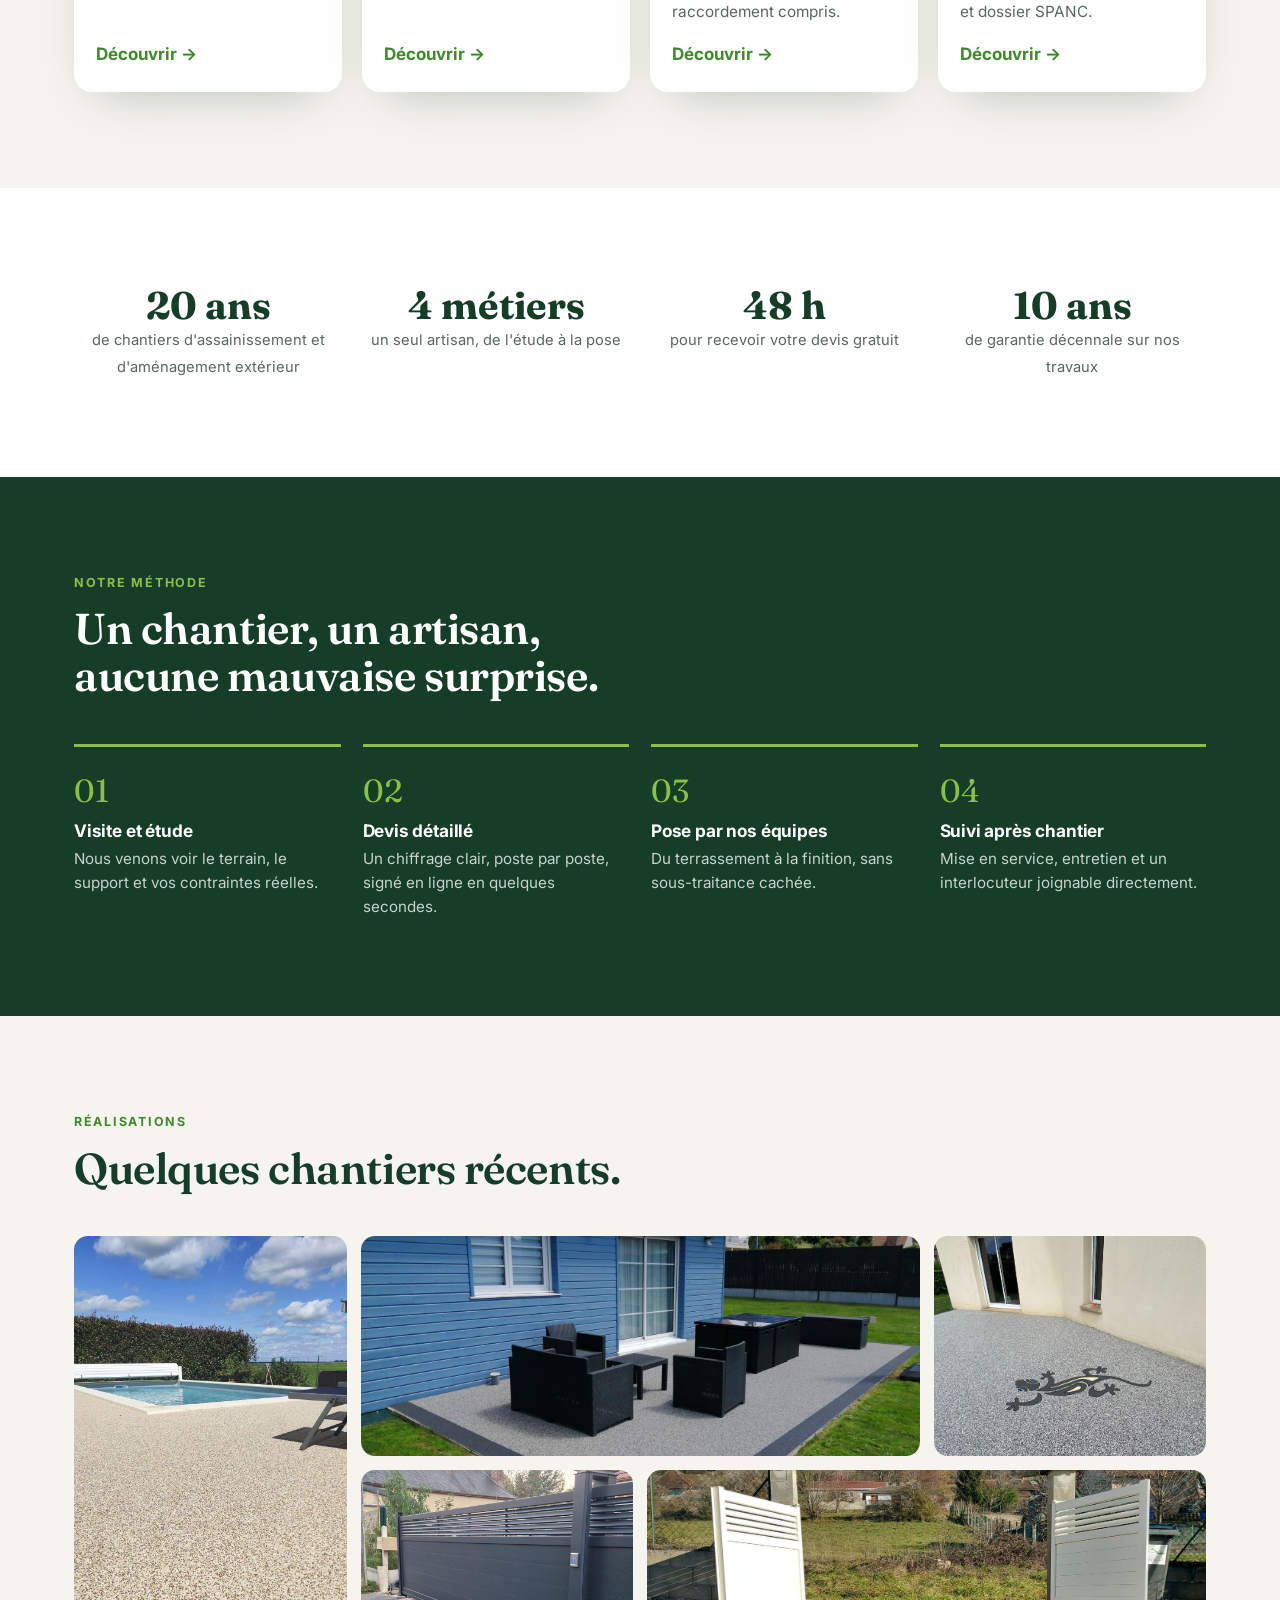
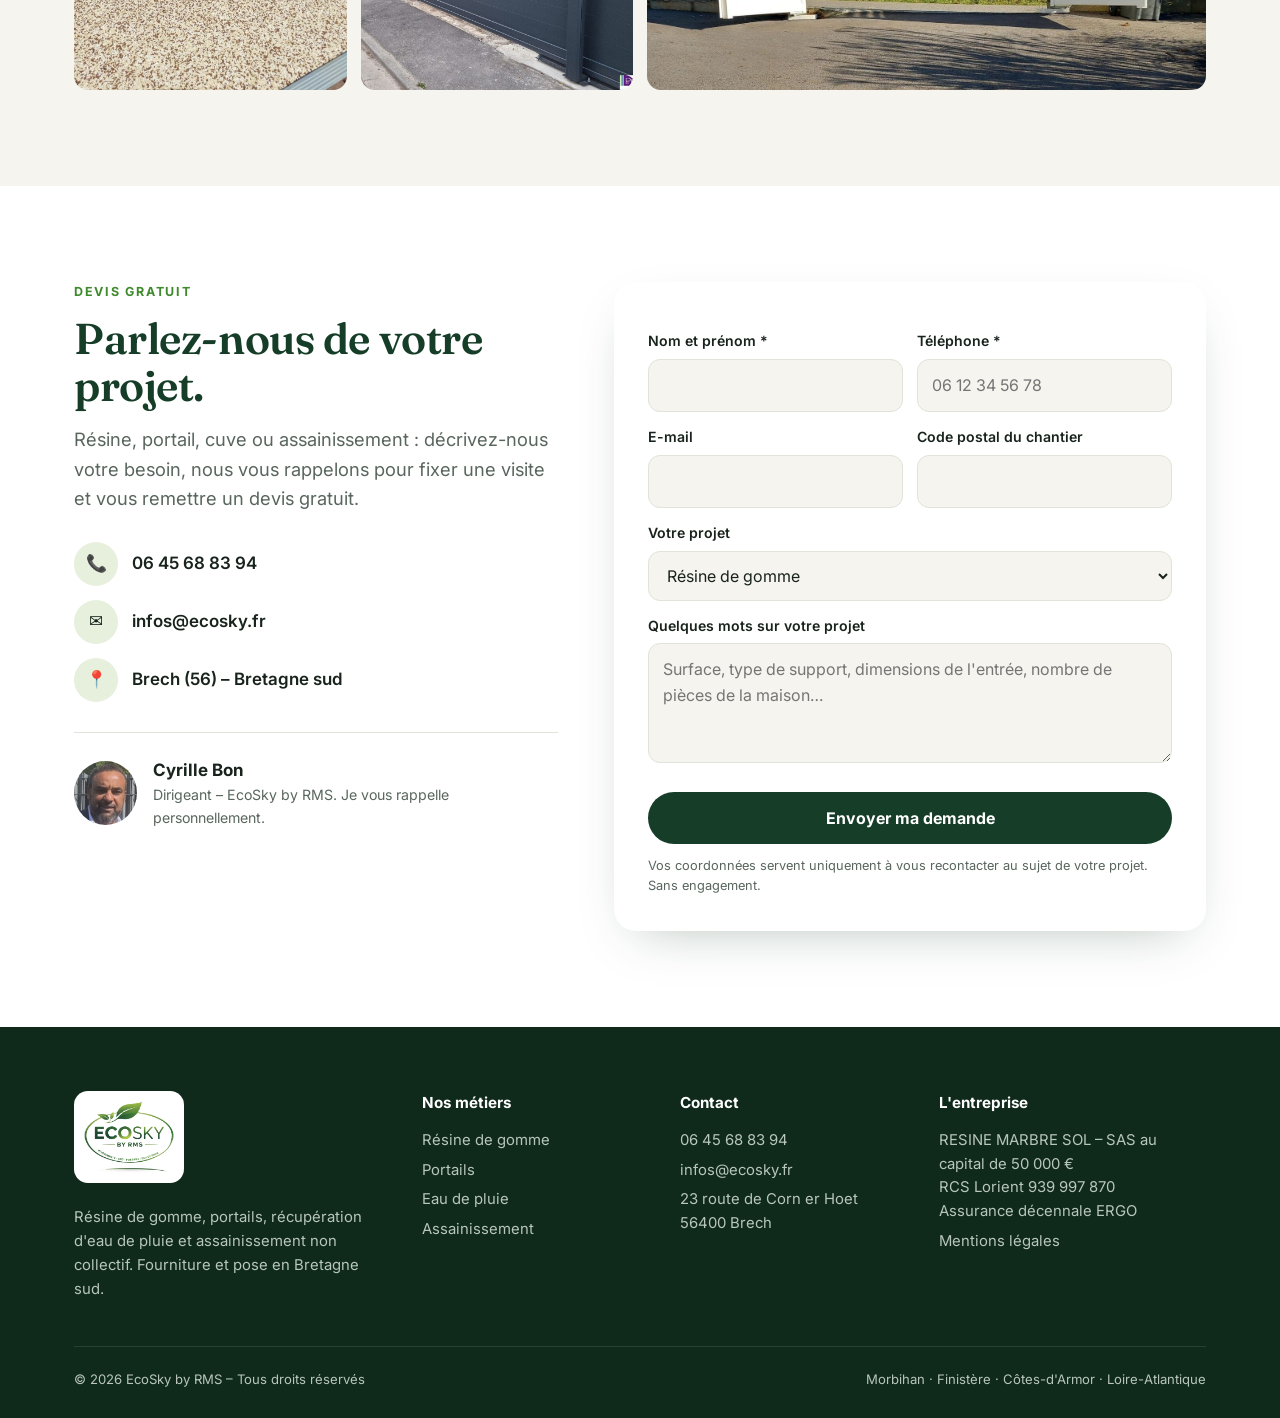
==== commit 4cc1a8b9: "20 ans de chantiers Co-Authored-By: Claude Opus 5.5 <noreply@anthropic.com> Claude-Session: https://" ====
--- a/index.html
+++ b/index.html
@@ -32,7 +32,7 @@
   <h1>Votre extérieur, de la terrasse aux réseaux.</h1>
   <p>Résine de gomme, portails, récupération d'eau de pluie et assainissement non collectif : un seul artisan pour étudier, fournir et poser, partout en Bretagne sud.</p>
   <div class="actions"><a class="bouton clair" href="#devis">Demander un devis gratuit</a><a class="bouton ligne" style="color:#fff!important;border-color:rgba(255,255,255,.6)" href="#metiers">Découvrir nos métiers</a></div>
-  <div class="atouts"><span>Plus de 15 ans de chantiers</span><span>Pose par nos équipes</span><span>Assurance décennale</span><span>Devis gratuit sous 48 h</span></div></div>
+  <div class="atouts"><span>Plus de 20 ans de chantiers</span><span>Pose par nos équipes</span><span>Assurance décennale</span><span>Devis gratuit sous 48 h</span></div></div>
 </section>
 
 <section id="metiers"><div class="wrap">
@@ -68,7 +68,7 @@
 </div></section>
 
 <section class="fond-blanc"><div class="wrap"><div class="confiance">
-  <div><b>15 ans</b><span>de chantiers d'assainissement et d'aménagement extérieur</span></div>
+  <div><b>20 ans</b><span>de chantiers d'assainissement et d'aménagement extérieur</span></div>
   <div><b>4 métiers</b><span>un seul artisan, de l'étude à la pose</span></div>
   <div><b>48 h</b><span>pour recevoir votre devis gratuit</span></div>
   <div><b>10 ans</b><span>de garantie décennale sur nos travaux</span></div>
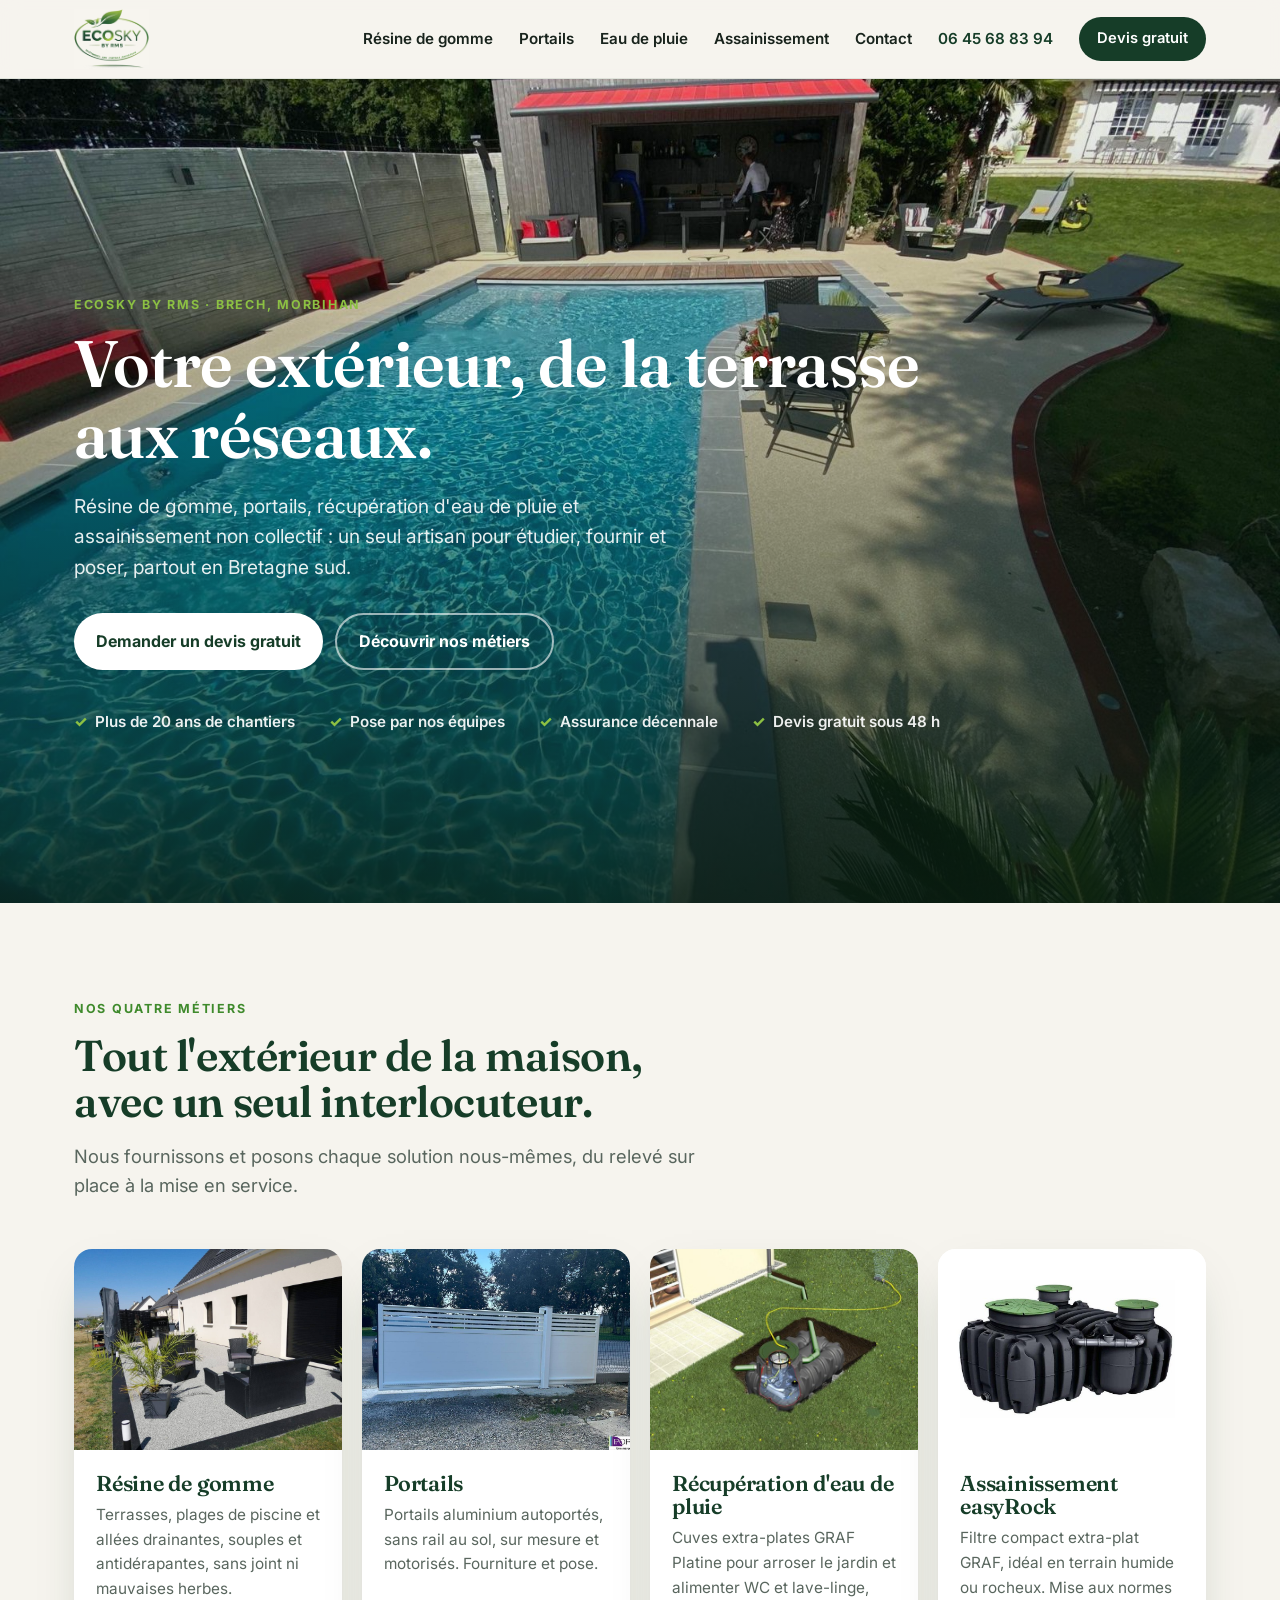
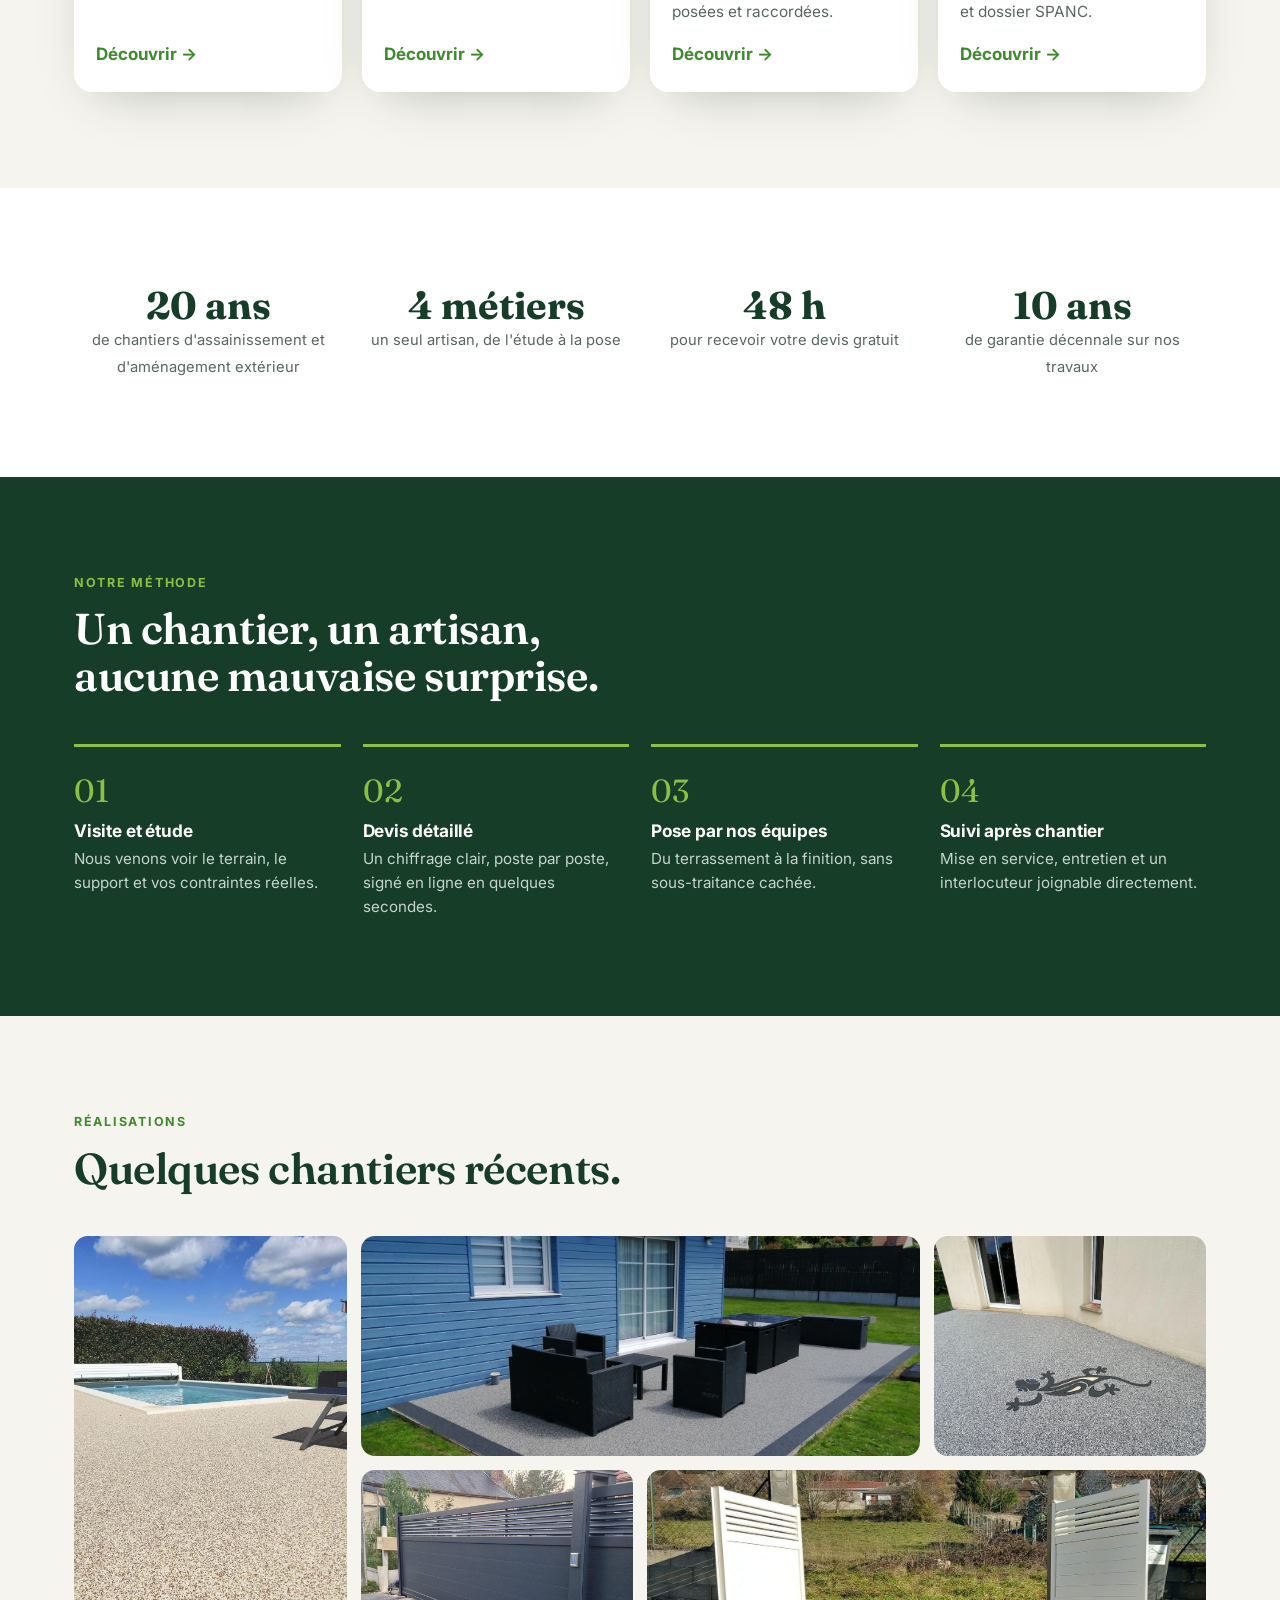
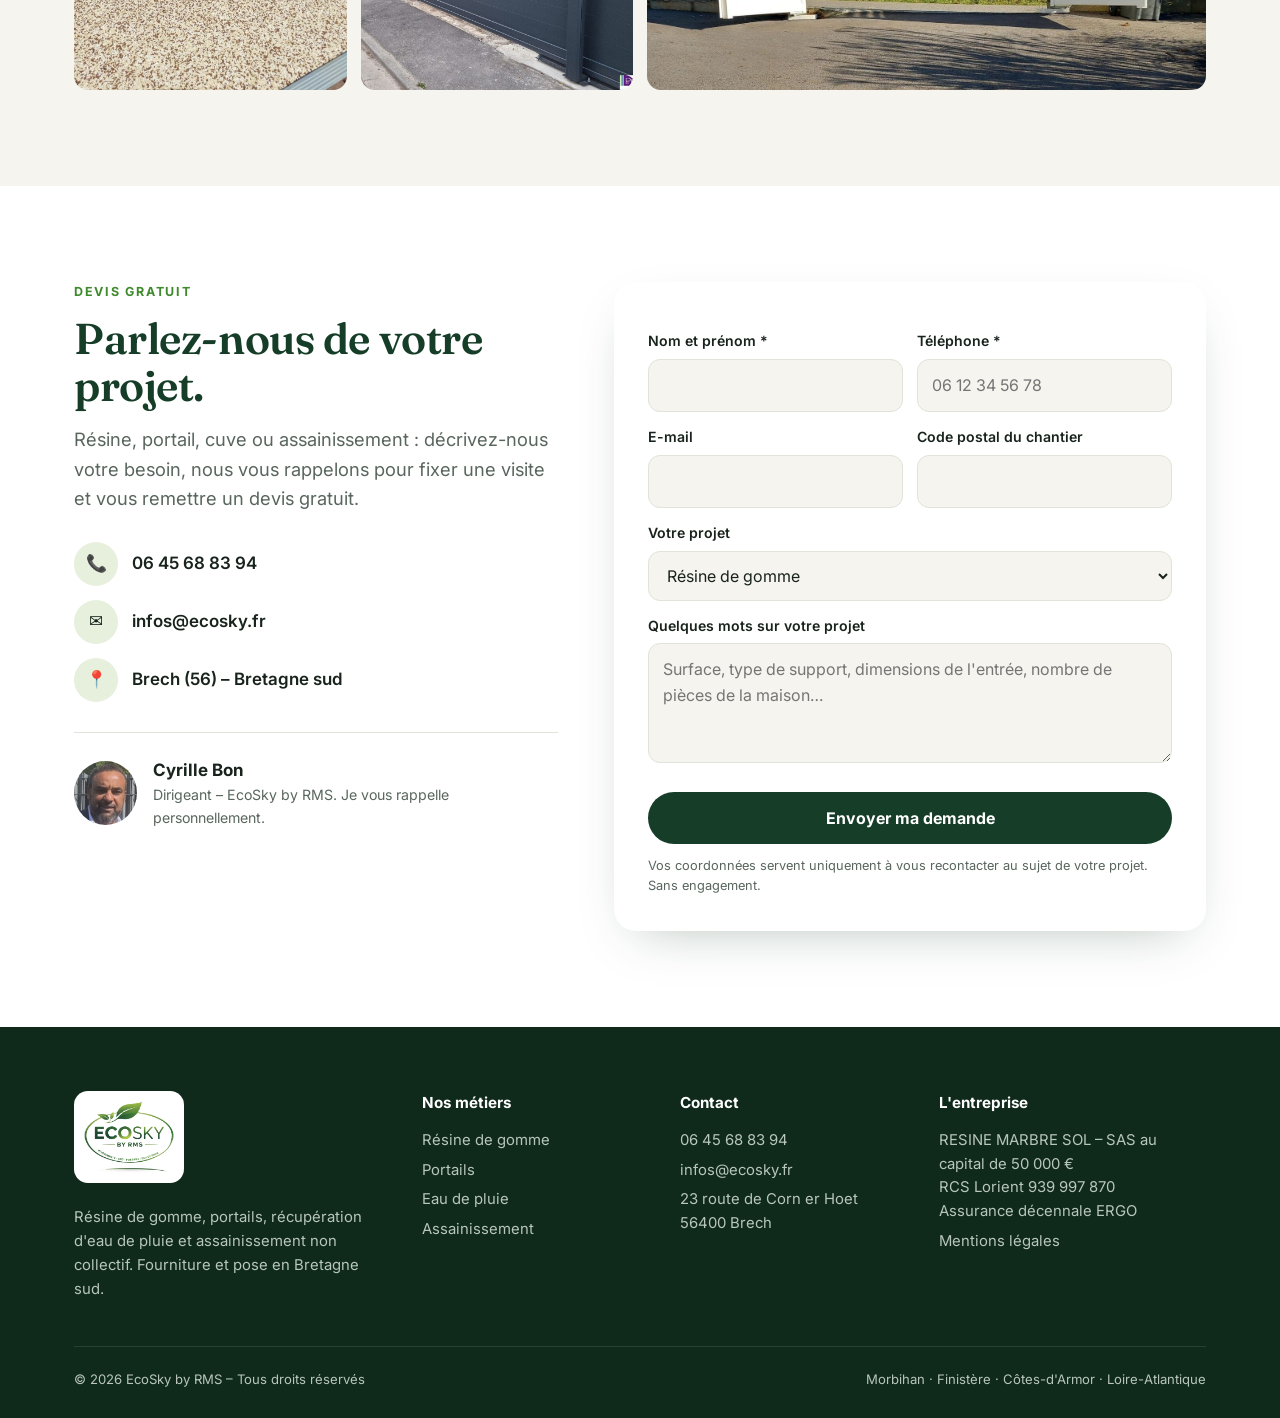
==== commit 626adb84: "Eau de pluie : cuves GRAF Platine (gamme, kits jardin et habitat, références) Co-Authored-By: Claude" ====
--- a/index.html
+++ b/index.html
@@ -43,25 +43,8 @@
       <div class="corps"><h3>Résine de gomme</h3><p>Terrasses, plages de piscine et allées drainantes, souples et antidérapantes, sans joint ni mauvaises herbes.</p><span class="lien">Découvrir →</span></div></a>
     <a class="activite" href="/portails.html"><div class="visuel"><img src="/img/portail-anthracite-lattes-persienne.jpg" alt="Portail aluminium autoporté" loading="lazy"></div>
       <div class="corps"><h3>Portails</h3><p>Portails aluminium autoportés, sans rail au sol, sur mesure et motorisés. Fourniture et pose.</p><span class="lien">Découvrir →</span></div></a>
-    <a class="activite" href="/eau-de-pluie.html"><div class="visuel"><svg viewBox="0 0 640 480" xmlns="http://www.w3.org/2000/svg" role="img" aria-label="Schéma d'une cuve enterrée de récupération d'eau de pluie">
-<defs><linearGradient id="ciel" x1="0" y1="0" x2="0" y2="1"><stop offset="0" stop-color="#dfeadb"/><stop offset="1" stop-color="#f3f1ea"/></linearGradient>
-<linearGradient id="terre" x1="0" y1="0" x2="0" y2="1"><stop offset="0" stop-color="#c9b48f"/><stop offset="1" stop-color="#a88d63"/></linearGradient>
-<linearGradient id="eau" x1="0" y1="0" x2="0" y2="1"><stop offset="0" stop-color="#7cc2e0"/><stop offset="1" stop-color="#2f7fb0"/></linearGradient></defs>
-<rect width="640" height="480" fill="url(#ciel)"/>
-<g fill="#7fb6d6" opacity=".7"><rect x="40" y="30" width="2.5" height="14" rx="1.2" transform="rotate(12 40 30)"/><rect x="90" y="60" width="2.5" height="14" rx="1.2" transform="rotate(12 90 60)"/><rect x="150" y="25" width="2.5" height="14" rx="1.2" transform="rotate(12 150 25)"/><rect x="210" y="55" width="2.5" height="14" rx="1.2" transform="rotate(12 210 55)"/><rect x="270" y="20" width="2.5" height="14" rx="1.2" transform="rotate(12 270 20)"/><rect x="330" y="48" width="2.5" height="14" rx="1.2" transform="rotate(12 330 48)"/><rect x="390" y="18" width="2.5" height="14" rx="1.2" transform="rotate(12 390 18)"/><rect x="450" y="50" width="2.5" height="14" rx="1.2" transform="rotate(12 450 50)"/><rect x="510" y="26" width="2.5" height="14" rx="1.2" transform="rotate(12 510 26)"/><rect x="570" y="58" width="2.5" height="14" rx="1.2" transform="rotate(12 570 58)"/><rect x="120" y="95" width="2.5" height="14" rx="1.2" transform="rotate(12 120 95)"/><rect x="300" y="90" width="2.5" height="14" rx="1.2" transform="rotate(12 300 90)"/><rect x="480" y="92" width="2.5" height="14" rx="1.2" transform="rotate(12 480 92)"/><rect x="600" y="100" width="2.5" height="14" rx="1.2" transform="rotate(12 600 100)"/></g>
-<rect y="262" width="640" height="218" fill="url(#terre)"/><rect y="252" width="640" height="14" fill="#6aa043"/>
-<g><polygon points="70,140 200,70 330,140" fill="#41505a"/><rect x="88" y="140" width="224" height="114" fill="#f8f6f0" stroke="#d8d2c4"/>
-<rect x="128" y="168" width="44" height="40" fill="#bcd6e3"/><rect x="228" y="182" width="42" height="72" fill="#7b5a3c"/>
-<rect x="312" y="136" width="12" height="80" fill="#8a9aa4"/><path d="M318 216 v40 q0 14 14 14 h96" stroke="#8a9aa4" stroke-width="10" fill="none" stroke-linecap="round"/></g>
-<g><rect x="400" y="300" width="190" height="120" rx="48" fill="#3b4a40"/><rect x="408" y="308" width="174" height="104" rx="42" fill="#eef3f0"/>
-<path d="M408 352 h174 v18 q0 42 -42 42 h-90 q-42 0 -42 -42z" fill="url(#eau)"/>
-<rect x="476" y="262" width="40" height="40" fill="#3b4a40"/><rect x="470" y="254" width="52" height="10" rx="3" fill="#2d3a31"/>
-<path d="M428 270 h-2 v34" stroke="#8a9aa4" stroke-width="10" fill="none"/>
-<rect x="520" y="330" width="22" height="58" rx="5" fill="#f2b33d"/><path d="M531 330 v-60 h40 v-18" stroke="#2f7fb0" stroke-width="7" fill="none" stroke-linecap="round"/></g>
-<g font-family="Inter,Arial,sans-serif" font-size="15" font-weight="700" fill="#163d28">
-<text x="350" y="232">Gouttière</text><text x="426" y="450">Cuve enterrée</text><text x="548" y="242">Pompe</text>
-<text x="630" y="222" text-anchor="end" fill="#2f7fb0">→ jardin, WC, lave-linge</text></g></svg></div>
-      <div class="corps"><h3>Récupération d'eau de pluie</h3><p>Cuves enterrées pour arroser le jardin et alimenter WC et lave-linge, terrassement et raccordement compris.</p><span class="lien">Découvrir →</span></div></a>
+    <a class="activite" href="/eau-de-pluie.html"><div class="visuel"><img src="/img/graf-platine-kit-jardin.jpg" alt="Cuve de récupération d'eau de pluie GRAF Platine" loading="lazy"></div>
+      <div class="corps"><h3>Récupération d'eau de pluie</h3><p>Cuves extra-plates GRAF Platine pour arroser le jardin et alimenter WC et lave-linge, posées et raccordées.</p><span class="lien">Découvrir →</span></div></a>
     <a class="activite" href="/assainissement.html"><div class="visuel" style="background:#fff;display:grid;place-items:center"><img src="/img/easyrock.jpg" alt="Filtre compact easyRock de GRAF" loading="lazy" style="object-fit:contain;padding:18px"></div>
       <div class="corps"><h3>Assainissement easyRock</h3><p>Filtre compact extra-plat GRAF, idéal en terrain humide ou rocheux. Mise aux normes et dossier SPANC.</p><span class="lien">Découvrir →</span></div></a>
   </div>
